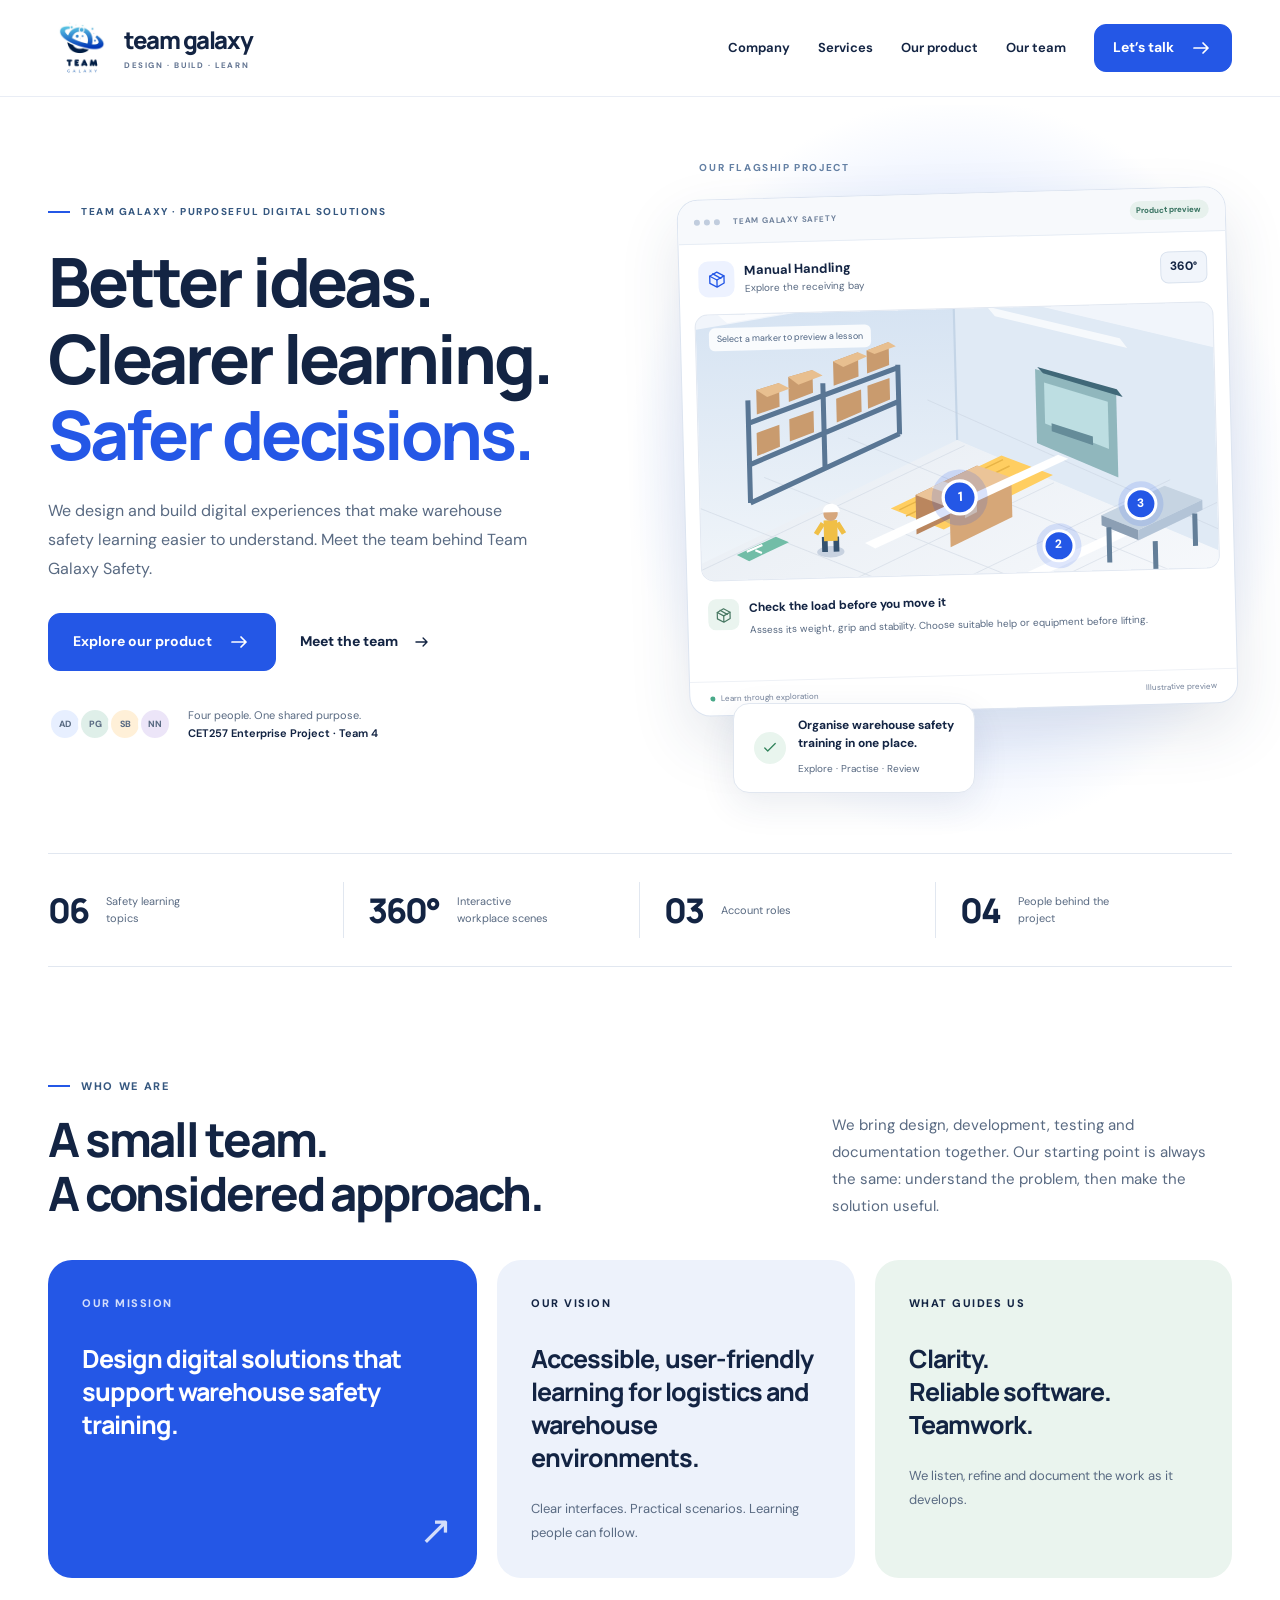
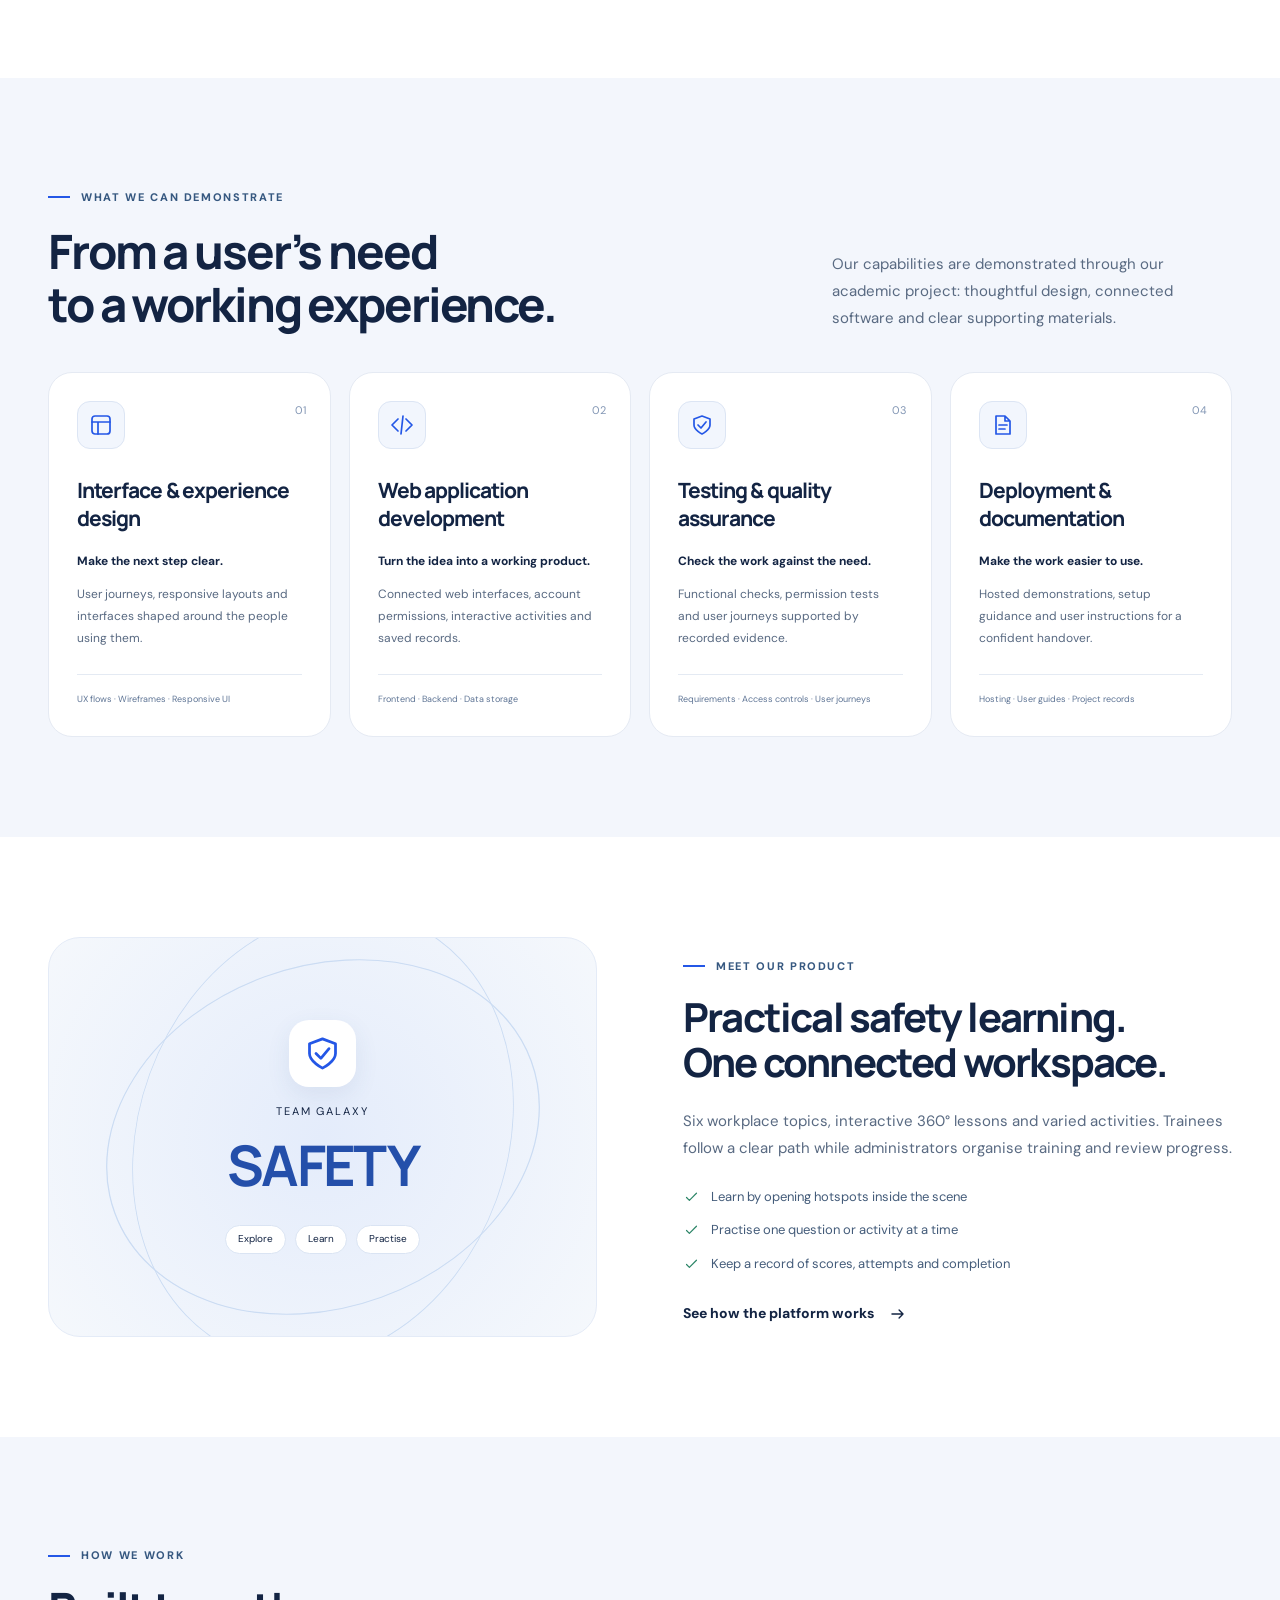
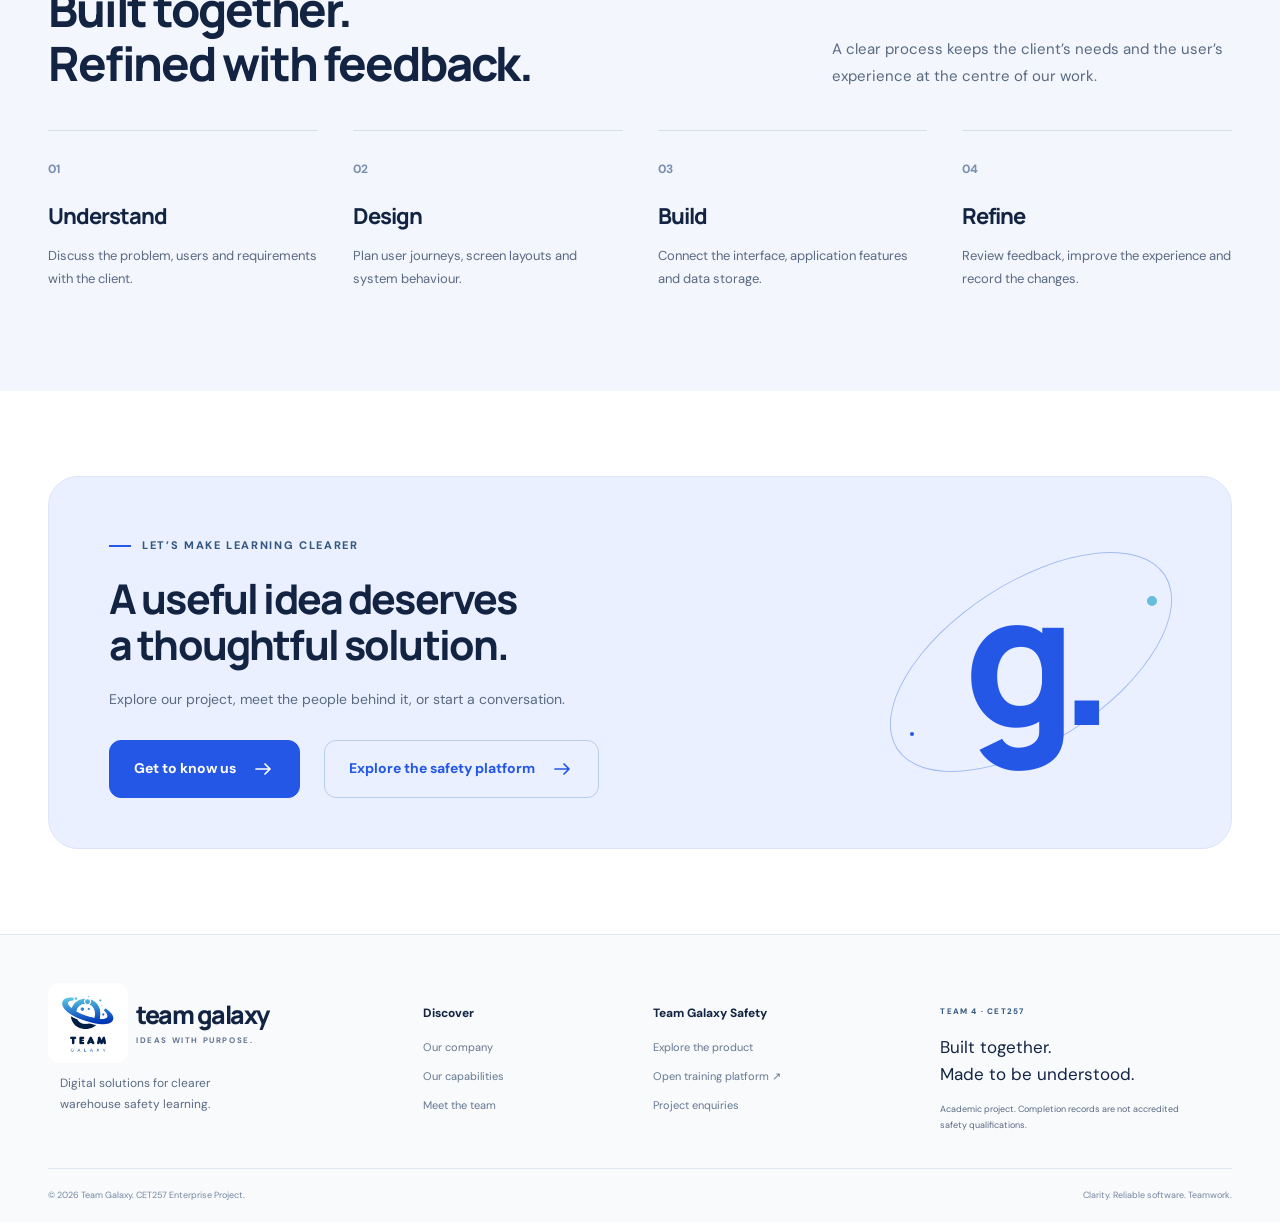
==== site/index.html @ 522be03e "Build independent Team Galaxy promotional website for B2" ====
<!doctype html>
<html lang="en"><head><meta charset="utf-8"><meta name="viewport" content="width=device-width,initial-scale=1"><meta name="theme-color" content="#2457e6"><title>Digital solutions for clearer safety learning | Team Galaxy</title><meta name="description" content="Meet Team Galaxy: four students combining design, development, testing and documentation to build practical warehouse safety learning."><meta property="og:title" content="Digital solutions for clearer safety learning | Team Galaxy"><meta property="og:description" content="Meet Team Galaxy: four students combining design, development, testing and documentation to build practical warehouse safety learning."><meta property="og:type" content="website"><link rel="icon" href="assets/favicon.svg" type="image/svg+xml"><link rel="stylesheet" href="assets/styles.css"><script src="assets/site.js" defer></script></head><body><a class="skip-link" href="#main">Skip to content</a><header class="site-header"><div class="nav-shell"><a class="brand" href="index.html" aria-label="Team Galaxy home"><img src="assets/team-galaxy-logo.jpg" alt="" width="68" height="68"><span>team galaxy<span class="brand-caption">DESIGN · BUILD · LEARN</span></span></a><button class="menu-toggle" type="button" aria-label="Open navigation" aria-controls="site-navigation" aria-expanded="false"><span></span><span></span><span></span></button><nav id="site-navigation" aria-label="Main navigation"><a href="index.html#company">Company</a><a href="index.html#services">Services</a><a href="product.html">Our product</a><a href="team.html">Our team</a><a class="button button-small" href="contact.html">Let’s talk<svg viewBox="0 0 24 24" fill="none" stroke="currentColor" stroke-width="1.7" stroke-linecap="round" stroke-linejoin="round" aria-hidden="true"><path d="M5 12h14m-5-5 5 5-5 5"/></svg></a></nav></div></header><main id="main"><section class="hero container"><div class="hero-copy"><span class="eyebrow"><span class="label-line"></span>TEAM GALAXY · PURPOSEFUL DIGITAL SOLUTIONS</span><h1>Better ideas.<br>Clearer learning.<br><span>Safer decisions.</span></h1><p>We design and build digital experiences that make warehouse safety learning easier to understand. Meet the team behind Team Galaxy Safety.</p><div class="actions"><a class="button" href="product.html">Explore our product<svg viewBox="0 0 24 24" fill="none" stroke="currentColor" stroke-width="1.7" stroke-linecap="round" stroke-linejoin="round" aria-hidden="true"><path d="M5 12h14m-5-5 5 5-5 5"/></svg></a><a class="text-link" href="team.html">Meet the team<svg viewBox="0 0 24 24" fill="none" stroke="currentColor" stroke-width="1.7" stroke-linecap="round" stroke-linejoin="round" aria-hidden="true"><path d="M5 12h14m-5-5 5 5-5 5"/></svg></a></div><div class="hero-footnote"><span class="mini-avatars"><i>AD</i><i>PG</i><i>SB</i><i>NN</i></span><span>Four people. One shared purpose.<br><strong>CET257 Enterprise Project · Team 4</strong></span></div></div><div class="hero-visual"><span class="visual-tag">OUR FLAGSHIP PROJECT</span><div class="product-window"><div class="window-bar"><span class="window-dots"><i></i><i></i><i></i></span><span>TEAM GALAXY SAFETY</span><span class="preview-badge">Product preview</span></div><div class="preview-toolbar"><span class="preview-icon"><svg viewBox="0 0 24 24" fill="none" stroke="currentColor" stroke-width="1.7" stroke-linecap="round" stroke-linejoin="round" aria-hidden="true"><path d="m12 3 9 5-9 5-9-5 9-5Z"/><path d="M3 8v9l9 5 9-5V8M12 13v9m-5-17 10 6"/></svg></span><div><strong>Manual Handling</strong><span>Explore the receiving bay</span></div><span class="degree-pill">360°</span></div><div class="warehouse-preview"><img src="assets/warehouse.svg" alt="Illustrated warehouse receiving bay with a delivery crate, marked route and packing bench"><button class="hotspot hotspot-load" data-hotspot="load" aria-label="Preview lesson: check the load" aria-pressed="true">1</button><button class="hotspot hotspot-route" data-hotspot="route" aria-label="Preview lesson: clear the route" aria-pressed="false">2</button><button class="hotspot hotspot-bench" data-hotspot="bench" aria-label="Preview lesson: move with control" aria-pressed="false">3</button><span class="scene-hint">Select a marker to preview a lesson</span></div><div class="preview-lesson" aria-live="polite"><span class="lesson-icon"><svg viewBox="0 0 24 24" fill="none" stroke="currentColor" stroke-width="1.7" stroke-linecap="round" stroke-linejoin="round" aria-hidden="true"><path d="m12 3 9 5-9 5-9-5 9-5Z"/><path d="M3 8v9l9 5 9-5V8M12 13v9m-5-17 10 6"/></svg></span><div><strong id="preview-title">Check the load before you move it</strong><p id="preview-description">Assess its weight, grip and stability. Choose suitable help or equipment before lifting.</p></div></div><div class="preview-footer"><span><i></i>Learn through exploration</span><span>Illustrative preview</span></div></div><div class="floating-note"><svg viewBox="0 0 24 24" fill="none" stroke="currentColor" stroke-width="1.7" stroke-linecap="round" stroke-linejoin="round" aria-hidden="true"><path d="m5 12 4 4L19 6"/></svg><div><strong>Organise warehouse safety<br>training in one place.</strong><span>Explore · Practise · Review</span></div></div></div></section>
<section class="fact-strip container" aria-label="Project facts"><div><strong>06</strong><span>Safety learning topics</span></div><div><strong>360°</strong><span>Interactive workplace scenes</span></div><div><strong>03</strong><span>Account roles</span></div><div><strong>04</strong><span>People behind the project</span></div></section>
<section id="company" class="section container"><div class="section-heading"><div><span class="eyebrow"><span class="label-line"></span>WHO WE ARE</span><h2>A small team.<br>A considered approach.</h2></div><p>We bring design, development, testing and documentation together. Our starting point is always the same: understand the problem, then make the solution useful.</p></div><div class="company-grid"><article class="mission-card"><span class="small-label">OUR MISSION</span><h3>Design digital solutions that support warehouse safety training.</h3><span class="mission-arrow" aria-hidden="true">↗</span></article><article class="vision-card"><span class="small-label">OUR VISION</span><h3>Accessible, user-friendly learning for logistics and warehouse environments.</h3><p>Clear interfaces. Practical scenarios. Learning people can follow.</p></article><article class="values-card"><span class="small-label">WHAT GUIDES US</span><h3>Clarity.<br>Reliable software.<br>Teamwork.</h3><p>We listen, refine and document the work as it develops.</p></article></div></section>
<section id="services" class="section section-tinted"><div class="container"><div class="section-heading"><div><span class="eyebrow"><span class="label-line"></span>WHAT WE CAN DEMONSTRATE</span><h2>From a user’s need<br>to a working experience.</h2></div><p>Our capabilities are demonstrated through our academic project: thoughtful design, connected software and clear supporting materials.</p></div><div class="services-grid"><article class="service-card"><span class="service-number">01</span><div class="icon-tile"><svg viewBox="0 0 24 24" fill="none" stroke="currentColor" stroke-width="1.7" stroke-linecap="round" stroke-linejoin="round" aria-hidden="true"><rect x="3" y="3" width="18" height="18" rx="3"/><path d="M3 9h18M9 9v12"/></svg></div><h3>Interface & experience design</h3><strong>Make the next step clear.</strong><p>User journeys, responsive layouts and interfaces shaped around the people using them.</p><span class="card-tags">UX flows · Wireframes · Responsive UI</span></article><article class="service-card"><span class="service-number">02</span><div class="icon-tile"><svg viewBox="0 0 24 24" fill="none" stroke="currentColor" stroke-width="1.7" stroke-linecap="round" stroke-linejoin="round" aria-hidden="true"><path d="m8 6-6 6 6 6m8-12 6 6-6 6m-3-15-2 18"/></svg></div><h3>Web application development</h3><strong>Turn the idea into a working product.</strong><p>Connected web interfaces, account permissions, interactive activities and saved records.</p><span class="card-tags">Frontend · Backend · Data storage</span></article><article class="service-card"><span class="service-number">03</span><div class="icon-tile"><svg viewBox="0 0 24 24" fill="none" stroke="currentColor" stroke-width="1.7" stroke-linecap="round" stroke-linejoin="round" aria-hidden="true"><path d="m12 3 8 3v6c0 5-8 9-8 9s-8-4-8-9V6l8-3Z"/><path d="m8 12 3 3 5-6"/></svg></div><h3>Testing & quality assurance</h3><strong>Check the work against the need.</strong><p>Functional checks, permission tests and user journeys supported by recorded evidence.</p><span class="card-tags">Requirements · Access controls · User journeys</span></article><article class="service-card"><span class="service-number">04</span><div class="icon-tile"><svg viewBox="0 0 24 24" fill="none" stroke="currentColor" stroke-width="1.7" stroke-linecap="round" stroke-linejoin="round" aria-hidden="true"><path d="M14 3H5v18h14V8l-5-5Zm0 0v5h5M8 12h8M8 16h6"/></svg></div><h3>Deployment & documentation</h3><strong>Make the work easier to use.</strong><p>Hosted demonstrations, setup guidance and user instructions for a confident handover.</p><span class="card-tags">Hosting · User guides · Project records</span></article></div></div></section>
<section class="section container"><div class="product-feature"><div class="feature-emblem"><svg viewBox="0 0 24 24" fill="none" stroke="currentColor" stroke-width="1.7" stroke-linecap="round" stroke-linejoin="round" aria-hidden="true"><path d="m12 3 8 3v6c0 5-8 9-8 9s-8-4-8-9V6l8-3Z"/><path d="m8 12 3 3 5-6"/></svg><span>TEAM GALAXY<br><strong>SAFETY</strong></span><div class="emblem-tags"><span>Explore</span><span>Learn</span><span>Practise</span></div></div><div class="feature-copy"><span class="eyebrow"><span class="label-line"></span>MEET OUR PRODUCT</span><h2>Practical safety learning.<br>One connected workspace.</h2><p>Six workplace topics, interactive 360° lessons and varied activities. Trainees follow a clear path while administrators organise training and review progress.</p><ul class="check-list"><li><svg viewBox="0 0 24 24" fill="none" stroke="currentColor" stroke-width="1.7" stroke-linecap="round" stroke-linejoin="round" aria-hidden="true"><path d="m5 12 4 4L19 6"/></svg>Learn by opening hotspots inside the scene</li><li><svg viewBox="0 0 24 24" fill="none" stroke="currentColor" stroke-width="1.7" stroke-linecap="round" stroke-linejoin="round" aria-hidden="true"><path d="m5 12 4 4L19 6"/></svg>Practise one question or activity at a time</li><li><svg viewBox="0 0 24 24" fill="none" stroke="currentColor" stroke-width="1.7" stroke-linecap="round" stroke-linejoin="round" aria-hidden="true"><path d="m5 12 4 4L19 6"/></svg>Keep a record of scores, attempts and completion</li></ul><a class="text-link" href="product.html">See how the platform works<svg viewBox="0 0 24 24" fill="none" stroke="currentColor" stroke-width="1.7" stroke-linecap="round" stroke-linejoin="round" aria-hidden="true"><path d="M5 12h14m-5-5 5 5-5 5"/></svg></a></div></div></section>
<section class="section section-tinted"><div class="container"><div class="section-heading"><div><span class="eyebrow"><span class="label-line"></span>HOW WE WORK</span><h2>Built together.<br>Refined with feedback.</h2></div><p>A clear process keeps the client’s needs and the user’s experience at the centre of our work.</p></div><ol class="process-grid"><li><span>01</span><h3>Understand</h3><p>Discuss the problem, users and requirements with the client.</p></li><li><span>02</span><h3>Design</h3><p>Plan user journeys, screen layouts and system behaviour.</p></li><li><span>03</span><h3>Build</h3><p>Connect the interface, application features and data storage.</p></li><li><span>04</span><h3>Refine</h3><p>Review feedback, improve the experience and record the changes.</p></li></ol></div></section><section class="cta-section container"><div class="cta-copy"><span class="eyebrow"><span class="label-line"></span>LET’S MAKE LEARNING CLEARER</span><h2>A useful idea deserves<br>a thoughtful solution.</h2><p>Explore our project, meet the people behind it, or start a conversation.</p><div class="actions"><a class="button" href="team.html">Get to know us<svg viewBox="0 0 24 24" fill="none" stroke="currentColor" stroke-width="1.7" stroke-linecap="round" stroke-linejoin="round" aria-hidden="true"><path d="M5 12h14m-5-5 5 5-5 5"/></svg></a><a class="button button-outline" href="https://galaxy-safety-sprint-one.onrender.com" target="_blank" rel="noopener noreferrer">Explore the safety platform<svg viewBox="0 0 24 24" fill="none" stroke="currentColor" stroke-width="1.7" stroke-linecap="round" stroke-linejoin="round" aria-hidden="true"><path d="M5 12h14m-5-5 5 5-5 5"/></svg></a></div></div><div class="cta-orbit" aria-hidden="true"><div class="orbit-ring"></div><span>g.</span><i></i><b></b></div></section></main><footer class="site-footer"><div class="footer-grid"><div class="footer-brand"><a class="brand" href="index.html"><img src="assets/team-galaxy-logo.jpg" alt="Team Galaxy logo" width="80" height="80"><span>team galaxy<span class="brand-caption">IDEAS WITH PURPOSE.</span></span></a><p>Digital solutions for clearer<br>warehouse safety learning.</p></div><div><h2>Discover</h2><a href="index.html#company">Our company</a><a href="index.html#services">Our capabilities</a><a href="team.html">Meet the team</a></div><div><h2>Team Galaxy Safety</h2><a href="product.html">Explore the product</a><a href="https://galaxy-safety-sprint-one.onrender.com" target="_blank" rel="noopener noreferrer">Open training platform ↗</a><a href="contact.html">Project enquiries</a></div><div class="footer-note"><span class="eyebrow">TEAM 4 · CET257</span><p>Built together.<br>Made to be understood.</p><small>Academic project. Completion records are not accredited safety qualifications.</small></div></div><div class="footer-bottom"><span>© 2026 Team Galaxy. CET257 Enterprise Project.</span><span>Clarity. Reliable software. Teamwork.</span></div></footer><div class="toast" role="status" aria-live="polite"></div></body></html>
---- site/assets/styles.css ----
@font-face{font-family:Manrope;src:url('fonts/manrope.woff2') format('woff2');font-weight:200 800;font-display:swap}@font-face{font-family:DM Sans;src:url('fonts/dm-sans.woff2') format('woff2');font-weight:100 1000;font-display:swap}
:root{--ink:#132443;--muted:#596a82;--blue:#2457e6;--pale:#f3f6fc;--line:#e1e7f0;--mint:#e3f3ee;--radius:24px;--max:1280px}*{box-sizing:border-box}html{scroll-behavior:smooth;scroll-padding-top:108px}body{margin:0;color:var(--ink);background:#fff;font-family:'DM Sans',sans-serif;font-size:17px;line-height:1.65}h1,h2,h3,p{margin:0}h1,h2,h3{font-family:Manrope,sans-serif;font-weight:750;line-height:1.13;letter-spacing:-.045em}h1{font-size:clamp(42px,5.6vw,80px)}h2{font-size:clamp(32px,3.7vw,49px)}h3{font-size:25px}p{color:var(--muted)}a{color:inherit;text-decoration:none}button,input,textarea{font:inherit}button,a{-webkit-tap-highlight-color:transparent}button{cursor:pointer}svg{width:24px;height:24px;flex-shrink:0}img{display:block;max-width:100%}button:focus-visible,a:focus-visible,summary:focus-visible{outline:3px solid #1b54db;outline-offset:5px}::selection{background:#dce6ff}a:hover{color:var(--blue)}.container{width:min(var(--max),calc(100% - 96px));margin-inline:auto}.section{padding-block:100px}.section-tinted{background:var(--pale)}.eyebrow{display:inline-flex;align-items:center;gap:11px;font-size:11px;font-weight:800;letter-spacing:.15em;line-height:1.7;color:#365880}.label-line{width:22px;height:2px;background:var(--blue)}.small-label{display:block;font-size:11px;font-weight:800;letter-spacing:.14em}.actions{display:flex;align-items:center;gap:24px;flex-wrap:wrap;margin-top:29px}.button{display:inline-flex;justify-content:center;align-items:center;gap:15px;background:var(--blue);color:white;border:1px solid var(--blue);font-size:14px;font-weight:700;padding:16px 24px;border-radius:12px;transition:background .2s,transform .2s;min-height:52px}.button:hover{color:#fff;background:#1846c4;transform:translateY(-2px)}.button-small{padding:11px 18px;min-height:44px}.button-outline{color:var(--blue);background:transparent;border-color:#b9ccef}.button-outline:hover{color:var(--blue);background:#e9efff}.text-link{display:inline-flex;align-items:center;gap:14px;font-weight:750;font-size:14px}.text-link svg{width:19px}.skip-link{position:fixed;top:-80px;left:20px;padding:12px 20px;background:var(--ink);color:white;z-index:100}.skip-link:focus{top:12px}.site-header{position:sticky;top:0;background:#fffffff2;backdrop-filter:blur(16px);border-bottom:1px solid #e9edf5;z-index:20}.nav-shell{width:min(var(--max),calc(100% - 96px));margin:auto;height:96px;display:flex;align-items:center;justify-content:space-between;gap:25px}.brand{display:flex;align-items:center;gap:8px;flex-shrink:0}.brand>span{font-family:Manrope,sans-serif;font-size:24px;letter-spacing:-.06em;font-weight:800;line-height:1.2}.brand img{object-fit:contain;border-radius:12px}.brand-caption{display:block;font-family:'DM Sans',sans-serif;font-size:8px;font-weight:750;letter-spacing:.2em;padding-top:6px;color:#637592}nav{display:flex;align-items:center;gap:28px}nav>a{font-size:13px;font-weight:650;white-space:nowrap}nav>a[aria-current=page]{color:var(--blue)}.menu-toggle{display:none;background:none;border:1px solid var(--line);padding:12px;border-radius:10px;min-height:44px}.menu-toggle span{display:block;background:var(--ink);height:2px;width:20px;margin:4px 0}.hero{display:grid;grid-template-columns:1.04fr 1fr;gap:65px;align-items:center;padding-top:76px;padding-bottom:82px}.hero h1{margin-top:22px;font-size:clamp(46px,5.2vw,74px)}h1>span{color:var(--blue)}.hero-copy>p{max-width:500px;font-size:17px;line-height:1.8;margin-top:24px}.hero-copy .eyebrow{font-size:10px}.hero-footnote{display:flex;gap:16px;align-items:center;margin-top:35px;color:var(--muted);font-size:11px;line-height:1.7}.hero-footnote strong{color:var(--ink);font-weight:650}.mini-avatars{display:flex;padding-left:4px}.mini-avatars i{display:grid;place-items:center;width:34px;height:34px;border:3px solid #fff;border-radius:50%;background:#e7efff;font-weight:800;font-size:9px;font-style:normal;margin-left:-4px}.mini-avatars i:nth-child(2){background:#dfefe9}.mini-avatars i:nth-child(3){background:#fff0d8}.mini-avatars i:nth-child(4){background:#ece5f8}.hero-visual{position:relative;padding:32px 0 28px}.hero-visual:before{content:'';position:absolute;background:radial-gradient(ellipse,#dce8ff 0%,#eff4ff 55%,transparent 72%);inset:-30px -50px;z-index:-1}.visual-tag{display:inline-block;margin:0 0 16px 16px;font-size:10px;letter-spacing:.16em;color:#6480a4;font-weight:750}.product-window{border:1px solid #dce4f0;border-radius:21px;overflow:hidden;box-shadow:0 25px 60px #243d6720;background:white;transform:rotate(-1.5deg)}.window-bar{background:#f7f9fc;padding:12px 16px;display:flex;align-items:center;gap:13px;border-bottom:1px solid #e7edf5;font-size:8px;letter-spacing:.1em;color:#70829c;font-weight:750}.window-dots{display:flex;gap:4px}.window-dots i{width:6px;height:6px;background:#c1cdde;border-radius:50%}.preview-badge{margin-left:auto;letter-spacing:0;background:#e7f1ed;color:#387361;border-radius:20px;padding:3px 7px;font-size:8px}.preview-toolbar{display:flex;align-items:center;gap:10px;padding:17px 19px}.preview-icon{display:grid;place-items:center;background:#edf2ff;color:var(--blue);width:36px;height:36px;border-radius:10px}.preview-icon svg{width:19px}.preview-toolbar strong{display:block;font-size:13px;line-height:1.5}.preview-toolbar>div>span{display:block;font-size:10px;color:var(--muted)}.degree-pill{margin-left:auto;background:#f1f5fb;border:1px solid #d9e2ee;padding:5px 9px;border-radius:8px;font-size:12px;font-weight:750}.warehouse-preview{position:relative;background:#eef3fa;margin:0 14px;border:1px solid #e2e8f1;border-radius:13px;overflow:hidden}.warehouse-preview>img{width:100%;aspect-ratio:1.6;object-fit:cover}.hotspot{position:absolute;border:3px solid white;background:var(--blue);color:white;width:33px;height:33px;display:grid;place-items:center;border-radius:50%;font-weight:800;font-size:12px;box-shadow:0 0 0 6px #2457e626;transition:box-shadow .2s,transform .2s}.hotspot:hover,.hotspot[aria-pressed=true]{box-shadow:0 0 0 9px #2457e62c;transform:scale(1.1)}.hotspot-load{left:47%;top:65%}.hotspot-route{left:66%;top:84%}.hotspot-bench{left:82%;top:69%}.scene-hint{position:absolute;top:13px;left:13px;font-size:9px;background:#ffffffd9;padding:4px 8px;border-radius:6px;color:#4e6482}.preview-lesson{display:flex;align-items:flex-start;gap:10px;padding:18px 20px;min-height:100px}.lesson-icon{display:grid;place-items:center;border-radius:8px;color:#487863;background:#eaf4ef;width:31px;height:31px;flex-shrink:0}.lesson-icon svg{width:17px}.preview-lesson strong{font-size:12px;line-height:1.5;display:block}.preview-lesson p{font-size:10px;line-height:1.7;margin-top:5px}.preview-footer{display:flex;align-items:center;justify-content:space-between;gap:10px;padding:10px 20px;border-top:1px solid #eef1f6;font-size:8px;color:#738199}.preview-footer>span:first-child{display:flex;align-items:center;gap:6px}.preview-footer i{width:5px;height:5px;border-radius:50%;background:#49a989}.floating-note{position:relative;margin:-7px -20px 0 50px;width:fit-content;display:flex;align-items:center;gap:12px;background:#fff;padding:17px 24px;border-radius:16px;border:1px solid var(--line);box-shadow:0 12px 36px #243c6417}.floating-note>svg{width:32px;height:32px;background:#e9f5ee;padding:7px;border-radius:50%;color:#32835c}.floating-note strong{display:block;font-size:12px;line-height:1.5}.floating-note div>span{font-size:10px;color:var(--muted)}.fact-strip{display:grid;grid-template-columns:repeat(4,1fr);padding:28px 0;border-top:1px solid var(--line);border-bottom:1px solid var(--line)}.fact-strip>div{padding:0 24px;border-right:1px solid var(--line);display:flex;align-items:center;gap:18px}.fact-strip>div:first-child{padding-left:0}.fact-strip>div:last-child{border:0}.fact-strip strong{font-family:Manrope,sans-serif;font-size:34px;font-weight:800;letter-spacing:-.06em}.fact-strip span{font-size:11px;max-width:100px;line-height:1.5;color:var(--muted)}.section-heading{display:flex;justify-content:space-between;align-items:flex-end;gap:60px;margin-bottom:40px}.section-heading h2{margin-top:18px}.section-heading>p{width:400px;max-width:43%;font-size:15px;line-height:1.8}.company-grid{display:grid;grid-template-columns:1.2fr 1fr 1fr;gap:20px}.company-grid article{padding:34px;border-radius:var(--radius);min-height:290px;position:relative}.company-grid h3{font-size:25px;line-height:1.32;margin-top:30px;letter-spacing:-.04em}.company-grid p{font-size:13px;line-height:1.8;margin-top:23px}.mission-card{background:var(--blue);color:white}.mission-card .small-label{color:#d3defb}.mission-arrow{position:absolute;right:24px;bottom:15px;font-size:40px;opacity:.8}.vision-card{background:#edf2fb}.values-card{background:#eaf4ee}.services-grid{display:grid;grid-template-columns:repeat(4,1fr);gap:18px}.service-card{padding:28px;background:#fff;border:1px solid #e5eaf3;border-radius:var(--radius);position:relative;display:flex;flex-direction:column}.icon-tile{display:grid;place-items:center;width:48px;height:48px;border:1px solid #dce5f4;background:#f2f6fd;border-radius:13px;color:var(--blue)}.service-number{position:absolute;right:24px;top:28px;color:#8296b4;font-size:11px}.service-card h3{font-size:21px;line-height:1.35;margin-top:27px}.service-card>strong{font-size:12px;line-height:1.8;margin-top:19px}.service-card p{font-size:12px;line-height:1.85;margin-top:10px;margin-bottom:25px}.card-tags{font-size:9px;color:#607696;border-top:1px solid #e4eaf3;padding-top:17px;margin-top:auto;line-height:1.7}.product-feature{display:grid;grid-template-columns:1fr 1fr;gap:86px;align-items:center}.feature-emblem{position:relative;display:flex;flex-direction:column;align-items:center;justify-content:center;min-height:400px;background:radial-gradient(circle,#e4ecfb,#f5f8fc);border:1px solid #e4ebf7;border-radius:32px;overflow:hidden}.feature-emblem:before,.feature-emblem:after{content:'';border:1px solid #cbdcf3;width:340px;height:340px;position:absolute;border-radius:50%;transform:rotate(-20deg) scaleX(1.3)}.feature-emblem:after{width:460px;height:460px;transform:rotate(20deg) scaleX(.8)}.feature-emblem>svg{position:relative;color:var(--blue);width:67px;height:67px;padding:14px;border-radius:20px;background:white;box-shadow:0 8px 25px #37558417;z-index:1}.feature-emblem>span{position:relative;text-align:center;z-index:1;letter-spacing:.18em;font-size:11px;line-height:1.6;margin-top:16px}.feature-emblem strong{font-size:56px;letter-spacing:-.045em;font-family:Manrope,sans-serif;color:#244faa}.emblem-tags{display:flex;gap:9px;margin-top:15px;z-index:1;position:relative}.emblem-tags span{background:#fff;border:1px solid #dae4f3;border-radius:22px;padding:5px 12px;font-size:10px}.feature-copy h2{margin-top:18px;font-size:40px}.feature-copy>p{font-size:15px;line-height:1.8;margin-top:24px}.check-list{padding:0;list-style:none;display:grid;gap:12px;margin:24px 0}.check-list li{display:flex;align-items:flex-start;gap:11px;font-size:13px;color:#445c7a}.check-list svg{width:17px;height:17px;margin-top:3px;color:#2c8567}.process-grid{display:grid;grid-template-columns:repeat(4,1fr);gap:35px;list-style:none;padding:0;margin:0}.process-grid li{position:relative;border-top:1px solid #d4deec;padding-top:22px}.process-grid li>span{color:#788eae;font-size:12px;font-weight:750}.process-grid h3{font-size:22px;margin-top:23px}.process-grid p{font-size:13px;line-height:1.8;margin-top:15px}.cta-section{margin-block:85px;background:#eaf0ff;border:1px solid #dce5fc;border-radius:30px;padding:50px 60px;display:flex;justify-content:space-between;gap:35px;position:relative;overflow:hidden}.cta-copy{position:relative;z-index:1}.cta-copy h2{margin-top:20px;font-size:41px}.cta-copy>p{margin-top:20px;font-size:14px}.cta-orbit{width:280px;position:relative;flex-shrink:0;display:grid;place-items:center}.cta-orbit>span{font-family:Manrope,sans-serif;font-weight:800;font-size:180px;line-height:1;color:var(--blue);letter-spacing:-.1em;transform:translateY(-6px)}.orbit-ring{width:320px;height:160px;border:1px solid #a4bdf1;border-radius:50%;position:absolute;transform:rotate(-33deg)}.cta-orbit i,.cta-orbit b{position:absolute;width:18px;height:18px;background:#67bddb;border:4px solid #eaf0ff;border-radius:50%;right:10px;top:65px}.cta-orbit b{width:12px;height:12px;top:auto;bottom:58px;left:15px;background:var(--blue)}.site-footer{padding:48px 0 0;background:#f8fafc;border-top:1px solid var(--line)}.footer-grid,.footer-bottom{width:min(var(--max),calc(100% - 96px));margin:auto}.footer-grid{display:grid;grid-template-columns:1.15fr .65fr .85fr 1fr;gap:40px;padding-bottom:35px}.footer-brand .brand>span{font-size:25px}.footer-brand>p{font-size:12px;line-height:1.8;margin:10px 0 0 12px}.footer-grid h2{font:750 12px 'DM Sans',sans-serif;letter-spacing:0;margin-top:22px;margin-bottom:17px}.footer-grid>div>a:not(.brand){display:block;font-size:11px;color:#657791;margin-bottom:11px}.footer-note .eyebrow{font-size:8px;margin-top:22px}.footer-note p{font-size:17px;line-height:1.6;color:var(--ink);margin-top:12px}.footer-note small{display:block;font-size:9px;line-height:1.7;color:var(--muted);margin-top:14px;max-width:250px}.footer-bottom{border-top:1px solid var(--line);display:flex;justify-content:space-between;gap:15px;padding-block:19px;font-size:9px;color:#7586a0}.page-hero{display:grid;grid-template-columns:1fr 1fr;gap:75px;align-items:center;padding-top:72px;padding-bottom:80px}.page-hero h1{margin-top:22px;font-size:clamp(46px,5.4vw,74px)}.page-hero>div>p{font-size:16px;line-height:1.85;max-width:510px;margin-top:23px}.page-hero p.micro-note{font-size:11px;margin-top:19px}.product-hero-visual .product-window{transform:rotate(1.4deg)}.journey-grid{display:grid;grid-template-columns:repeat(4,1fr);gap:25px;list-style:none;margin:0;padding:0}.journey-grid li>span{display:grid;place-items:center;background:white;border:1px solid #dce5f2;color:var(--blue);width:48px;height:48px;border-radius:14px}.journey-grid h3{font-size:20px;line-height:1.35;margin-top:25px}.journey-grid p{font-size:13px;line-height:1.85;margin-top:16px}.topics-grid{display:grid;grid-template-columns:repeat(3,1fr);gap:22px}.topic-card{padding:32px;border:1px solid var(--line);border-radius:var(--radius);position:relative;display:flex;flex-direction:column;align-items:flex-start}.topic-index{position:absolute;top:38px;right:28px;color:#8da0ba;font-size:12px}.topic-card h3{font-size:25px;margin-top:28px}.topic-card>strong{font-size:13px;font-weight:650;margin-top:16px}.topic-card p{font-size:13px;line-height:1.8;margin-top:12px;margin-bottom:25px}.topic-format{font-size:10px;line-height:1.6;padding:5px 11px;background:#edf2fc;border-radius:20px;color:#50709d;margin-top:auto}.topic-1 .icon-tile,.topic-4 .icon-tile{color:#86773c;background:#fcf8eb;border-color:#f0e7ce}.topic-2 .icon-tile,.topic-3 .icon-tile{color:#3e816b;background:#edf5ef;border-color:#dcebe1}.topic-5 .icon-tile{color:#8469ae;background:#f5f0fc;border-color:#e7ddf1}.roles-grid{display:grid;grid-template-columns:repeat(3,1fr);gap:24px}.roles-grid article{background:white;border:1px solid var(--line);border-radius:20px;padding:32px}.role-chip{font-size:9px;letter-spacing:.1em;font-weight:800;color:var(--blue);background:#eaf0ff;padding:5px 9px;border-radius:7px}.roles-grid h3{font-size:24px;line-height:1.3;margin-top:24px}.roles-grid p{font-size:13px;line-height:1.8;margin-top:18px}.faq-section{display:grid;grid-template-columns:1fr 1.5fr;gap:85px}.faq-section h2{margin-top:20px}.faq-list details{border-bottom:1px solid var(--line);padding:23px 0}.faq-list details:first-child{padding-top:5px}.faq-list summary{list-style:none;display:flex;align-items:center;justify-content:space-between;gap:15px;font-size:15px;font-weight:750;cursor:pointer}.faq-list summary::-webkit-details-marker{display:none}.faq-list summary svg{width:17px;height:17px;color:#6f89af;transition:transform .2s}.faq-list details[open] summary svg{transform:rotate(45deg)}.faq-list p{font-size:13px;line-height:1.85;margin-top:18px;padding-right:30px}.team-hero{grid-template-columns:1.8fr 1fr}.team-statement{padding:40px 0 30px 65px;border-left:1px solid var(--line)}.big-four{display:block;font-family:Manrope,sans-serif;font-size:110px;color:var(--blue);font-weight:800;line-height:.9;letter-spacing:-.06em}.big-four>span{display:block;font:750 11px 'DM Sans',sans-serif;letter-spacing:.2em;margin:24px 0 0 7px}.team-hero .team-statement>p{margin-top:20px;font-size:14px;line-height:1.8}.team-section{padding-bottom:85px}.members-grid{display:grid;grid-template-columns:repeat(4,1fr);gap:22px}.member-card{border:1px solid var(--line);border-radius:22px;overflow:hidden;background:white}.member-portrait{height:220px;background:#e9f0ff;display:grid;place-items:center;position:relative;overflow:hidden}.member-portrait>span{font-family:Manrope,sans-serif;font-size:63px;letter-spacing:-.07em;color:#4468b4;font-weight:700;z-index:1;background:#f9fbff;border:1px solid #cfddf4;width:120px;height:120px;border-radius:50%;display:grid;place-items:center;box-shadow:0 10px 25px #415e9020}.member-portrait>i{position:absolute;width:310px;height:130px;border-radius:50%;border:1px solid #afc3e8;transform:rotate(-35deg)}.member-number{position:absolute;bottom:18px;left:23px;font-size:8px;font-weight:700;letter-spacing:.14em;color:#637da4}.member-1 .member-portrait{background:#e6f1ec}.member-1 .member-portrait>span{color:#4d8a76;border-color:#c5dfd2;background:#f5fbf8}.member-1 .member-portrait>i{border-color:#b7d5c7}.member-2 .member-portrait{background:#fbf0db}.member-2 .member-portrait>span{color:#aa8745;background:#fffbf2;border-color:#ead9b8}.member-2 .member-portrait>i{border-color:#e0cda6}.member-3 .member-portrait{background:#efe8f9}.member-3 .member-portrait>span{color:#8970b5;background:#faf6ff;border-color:#dbceee}.member-3 .member-portrait>i{border-color:#ccbbe5}.member-body{padding:25px 23px 28px}.member-role{font-size:10px;font-weight:750;color:var(--blue);line-height:1.6;display:block}.member-body h2{font-size:23px;line-height:1.35;margin-top:11px}.member-body p{font-size:12px;line-height:1.8;margin-top:15px;min-height:87px}.member-skills{display:block;padding-top:20px;border-top:1px solid var(--line);font-size:9px;line-height:1.7;color:#6a7f9d;margin-top:18px}.team-values{display:grid;grid-template-columns:repeat(3,1fr);gap:50px}.team-values article{border-top:1px solid #d5dfec;padding-top:20px}.team-values article>span{font-size:11px;font-weight:750;color:#7a91b2}.team-values h3{font-size:25px;line-height:1.3;margin-top:22px}.team-values p{font-size:14px;line-height:1.8;margin-top:16px}.contact-hero{grid-template-columns:1.6fr 1fr}.contact-art{background:radial-gradient(circle,#e5edfc,#f4f7fc);border:1px solid var(--line);border-radius:30px;min-height:285px;display:flex;flex-direction:column;align-items:center;justify-content:center;gap:25px}.contact-art svg{width:64px;height:64px;color:var(--blue)}.contact-art span{font-size:13px;font-weight:750;letter-spacing:.13em;text-align:center;line-height:1.9;color:#5b79a8}.contact-options{display:grid;grid-template-columns:1fr 1fr;gap:25px}.contact-card{padding:40px;border:1px solid var(--line);border-radius:var(--radius);background:#fafcff;display:flex;flex-direction:column;align-items:flex-start}.contact-card>.small-label{margin-top:24px;font-size:9px;color:#6c84a6}.contact-card h2{font-size:31px;line-height:1.3;margin-top:16px}.contact-card p{font-size:15px;line-height:1.85;margin-top:20px;margin-bottom:25px}.contact-card .button{margin-top:auto}.contact-card small{font-size:10px;line-height:1.8;color:#69809e;margin-top:20px}.conversation-note{display:grid;grid-template-columns:1fr 1fr;gap:65px;padding:40px;background:#edf3fc;border-radius:24px;align-items:center}.conversation-note h2{font-size:34px;margin-top:20px}.conversation-note .check-list{margin:0;gap:20px}.toast{position:fixed;bottom:24px;left:50%;transform:translate(-50%,20px);opacity:0;pointer-events:none;padding:12px 22px;background:#1c3358;color:white;border-radius:12px;font-size:13px;transition:.2s;z-index:50}.toast.visible{transform:translate(-50%,0);opacity:1}
@media(min-width:1600px){.hero{padding-top:110px;padding-bottom:105px}.hero h1{font-size:78px}.hero-visual{padding-left:10px}.hero-copy>p{font-size:18px}.fact-strip span{font-size:12px}}
@media(max-width:1100px){.container,.nav-shell,.footer-grid,.footer-bottom{width:calc(100% - 64px)}nav{gap:20px}.hero,.page-hero{gap:38px}.hero h1,.page-hero h1{font-size:clamp(42px,5.8vw,65px)}.hero{padding-top:55px;padding-bottom:65px}.hero-copy>p{font-size:15px}.floating-note{margin-left:15px;padding:14px 20px}.fact-strip>div{padding-inline:16px;gap:12px}.fact-strip strong{font-size:29px}.services-grid{grid-template-columns:repeat(2,1fr)}.service-card h3{font-size:24px}.service-card p{font-size:14px}.card-tags{font-size:10px}.company-grid article{padding:26px}.company-grid h3{font-size:22px}.product-feature{gap:50px}.feature-copy h2{font-size:33px}.cta-section{padding:40px}.cta-copy h2{font-size:36px}.cta-orbit{width:215px}.orbit-ring{width:260px;height:140px}.cta-orbit>span{font-size:145px}.members-grid{grid-template-columns:repeat(2,1fr);gap:28px}.member-portrait{height:240px}.member-body p{min-height:50px;font-size:14px}.member-body h2{font-size:27px}.footer-grid{gap:25px}.faq-section{gap:45px}.team-statement{padding-left:40px}.journey-grid{grid-template-columns:repeat(2,1fr);gap:40px}.topics-grid{grid-template-columns:repeat(2,1fr)}.roles-grid article{padding:25px}.contact-card{padding:30px}}
@media(max-width:800px){.nav-shell{height:82px}.brand img{width:59px;height:59px}.brand>span{font-size:23px}.menu-toggle{display:block}nav{display:none;position:absolute;top:81px;left:0;right:0;background:white;border-bottom:1px solid var(--line);padding:25px 32px;align-items:stretch;flex-direction:column;gap:0;box-shadow:0 15px 30px #15325210}nav a{padding:13px 0;font-size:15px}nav .button{margin-top:12px;padding:13px}.navigation-open nav{display:flex}.hero,.page-hero{grid-template-columns:1fr;gap:24px}.hero-copy>p,.page-hero>div>p{max-width:610px}.hero h1,.page-hero h1{font-size:62px}.hero-visual{max-width:590px;width:100%;margin:auto}.hero{padding-top:52px}.hero-visual:before{inset:0 -20px}.hero-footnote{margin-top:25px}.fact-strip{grid-template-columns:repeat(2,1fr);row-gap:28px}.fact-strip>div:nth-child(2){border:0}.fact-strip>div:nth-child(3){padding-left:0}.fact-strip span{max-width:none}.section{padding-block:72px}.section-heading{display:block;margin-bottom:32px}.section-heading>p{width:auto;max-width:580px;margin-top:24px}.company-grid{grid-template-columns:1fr 1fr}.mission-card{grid-column:1/-1}.company-grid article{min-height:250px;padding:30px}.company-grid h3{font-size:27px}.mission-card h3{max-width:480px;margin-top:25px}.company-grid p{font-size:14px}.product-feature{grid-template-columns:1fr;gap:36px}.feature-emblem{min-height:320px}.feature-copy h2{font-size:39px}.process-grid{grid-template-columns:repeat(2,1fr);gap:35px}.cta-section{margin-block:60px}.cta-orbit{display:none}.cta-copy h2{font-size:39px}.cta-copy>p{font-size:15px}.footer-grid{grid-template-columns:1fr 1fr;gap:30px}.footer-note .eyebrow{margin-top:10px}.footer-grid>div>a:not(.brand){font-size:12px}.footer-brand>p{font-size:13px}.page-hero{padding-top:50px;padding-bottom:55px}.product-hero-visual{max-width:570px;margin:25px auto 0;width:100%}.roles-grid{grid-template-columns:1fr}.roles-grid h3{margin-top:20px}.roles-grid p{font-size:14px}.faq-section{grid-template-columns:1fr;gap:35px}.team-hero{grid-template-columns:1fr}.team-statement{display:flex;align-items:center;gap:40px;border-left:0;border-top:1px solid var(--line);padding:30px 0 0;margin-top:15px}.big-four{font-size:72px}.big-four>span{font-size:9px;margin-top:14px}.team-hero .team-statement>p{margin-top:0}.team-section{padding-bottom:65px}.team-values{gap:25px}.team-values h3{font-size:22px}.team-values p{font-size:13px}.contact-hero{grid-template-columns:1fr}.contact-art{display:none}.contact-card h2{font-size:27px}.conversation-note{grid-template-columns:1fr;gap:35px}.footer-bottom{flex-wrap:wrap}}
@media(max-width:520px){html{scroll-padding-top:90px}.container,.nav-shell,.footer-grid,.footer-bottom{width:calc(100% - 40px)}.nav-shell{height:76px}nav{top:75px;padding-inline:20px}.brand img{width:52px;height:52px}.brand>span{font-size:21px}.brand-caption{font-size:7px}.hero{padding-top:40px;padding-bottom:42px;gap:15px}.hero h1,.page-hero h1{font-size:45px;line-height:1.14}.hero-copy .eyebrow{font-size:8px;letter-spacing:.13em}.hero-copy>p,.page-hero>div>p{font-size:15px;margin-top:22px}.actions{gap:18px;margin-top:24px}.button{font-size:12px;padding:13px 17px;gap:10px;min-height:48px}.text-link{font-size:12px;gap:9px}.hero-footnote{gap:12px;font-size:9px}.mini-avatars i{width:29px;height:29px;font-size:8px}.hero-visual{padding-top:25px;padding-bottom:0}.visual-tag{font-size:8px;margin-left:8px;margin-bottom:12px}.window-bar{font-size:6px;padding:10px;gap:8px}.preview-badge{font-size:7px;padding:3px 5px}.preview-toolbar{padding:14px}.preview-toolbar strong{font-size:12px}.preview-toolbar>div>span{font-size:9px}.preview-icon{width:30px;height:30px}.warehouse-preview{margin-inline:10px}.hotspot{width:29px;height:29px;font-size:10px;border-width:2px}.scene-hint{font-size:7px;padding:3px 5px;left:9px;top:9px}.preview-lesson{padding:16px 14px;min-height:96px}.preview-lesson strong{font-size:11px}.preview-lesson p{font-size:9px}.preview-footer{padding:10px 14px;font-size:7px}.floating-note{margin:13px 0 0 auto;padding:12px 17px;border-radius:13px}.floating-note strong{font-size:11px}.floating-note div>span{font-size:9px}.fact-strip{padding-block:25px;row-gap:25px}.fact-strip>div{gap:11px;padding-inline:14px}.fact-strip strong{font-size:28px}.fact-strip span{font-size:10px;max-width:100px}.section{padding-block:55px}.section-heading h2,h2{font-size:33px}.section-heading>p{font-size:14px;line-height:1.8}.eyebrow{font-size:9px;letter-spacing:.13em}.company-grid{grid-template-columns:1fr;gap:16px}.company-grid article{min-height:230px;padding:28px}.company-grid h3{font-size:27px;margin-top:23px}.company-grid p{font-size:14px;margin-top:20px}.services-grid{grid-template-columns:1fr;gap:16px}.service-card{padding:27px}.service-card h3{font-size:24px;margin-top:24px}.service-card>strong{font-size:13px}.service-card p{font-size:14px;margin-bottom:22px}.card-tags{font-size:10px}.feature-copy h2{font-size:32px}.feature-copy>p{font-size:14px}.feature-emblem{min-height:300px;border-radius:22px}.check-list li{font-size:12px}.process-grid{gap:25px}.process-grid h3{font-size:21px}.process-grid p{font-size:12px}.cta-section{padding:28px 24px;border-radius:23px;margin-block:45px;width:calc(100% - 40px)}.cta-copy h2{font-size:29px}.cta-copy>p{font-size:13px}.cta-section .actions{align-items:stretch;flex-direction:column;gap:12px}.cta-section .button{width:100%}.site-footer{padding-top:32px}.footer-grid{gap:26px;padding-bottom:28px}.footer-brand{grid-column:1/-1}.footer-brand .brand>span{font-size:28px}.footer-brand .brand img{width:70px;height:70px}.footer-brand>p{margin-left:12px}.footer-note{grid-column:1/-1;border-top:1px solid var(--line);padding-top:16px}.footer-note p{font-size:17px}.footer-note small{max-width:100%;font-size:10px}.footer-grid h2{margin-top:0;font-size:13px}.footer-grid>div>a:not(.brand){font-size:12px}.footer-bottom{font-size:8px;gap:8px;line-height:1.6}.page-hero{padding-block:40px}.product-hero-visual{margin-top:12px}.journey-grid{grid-template-columns:1fr;gap:28px}.journey-grid li{padding-bottom:25px;border-bottom:1px solid var(--line)}.journey-grid li:last-child{border-bottom:0;padding-bottom:0}.journey-grid h3{margin-top:17px;font-size:23px}.journey-grid p{font-size:14px;margin-top:12px}.topics-grid{grid-template-columns:1fr;gap:18px}.topic-card{padding:28px}.topic-card h3{font-size:26px}.topic-card>strong{font-size:14px}.topic-card p{font-size:14px}.topic-format{font-size:11px}.roles-grid{gap:18px}.roles-grid article{padding:27px}.roles-grid h3{font-size:26px}.faq-list summary{font-size:14px}.faq-list p{font-size:13px;padding-right:0}.members-grid{grid-template-columns:1fr;gap:23px}.member-portrait{height:230px}.member-body{padding:27px}.member-body h2{font-size:29px}.member-role{font-size:12px}.member-body p{font-size:14px;min-height:0}.member-skills{font-size:11px}.team-statement{gap:30px}.team-values{grid-template-columns:1fr;gap:32px}.team-values h3{font-size:26px}.team-values p{font-size:14px}.contact-options{grid-template-columns:1fr;gap:20px}.contact-card{padding:28px}.contact-card h2{font-size:28px}.contact-card p{font-size:14px}.contact-card small{font-size:11px}.conversation-note{padding:28px}.conversation-note h2{font-size:28px}.conversation-note .check-list li{font-size:13px}}
@media(prefers-reduced-motion:reduce){html{scroll-behavior:auto}*,*:before,*:after{transition:none!important;animation:none!important}}
/* Keep the opening message and its actions close to the top on wide displays. */
@media(min-width:1101px){.hero{padding-top:38px;padding-bottom:52px}.hero h1{font-size:68px}.hero-visual{padding-top:16px;padding-bottom:8px}.hero .warehouse-preview>img{aspect-ratio:1.95}.hero .floating-note{padding:12px 20px}.hero-copy>p{font-size:16px}}
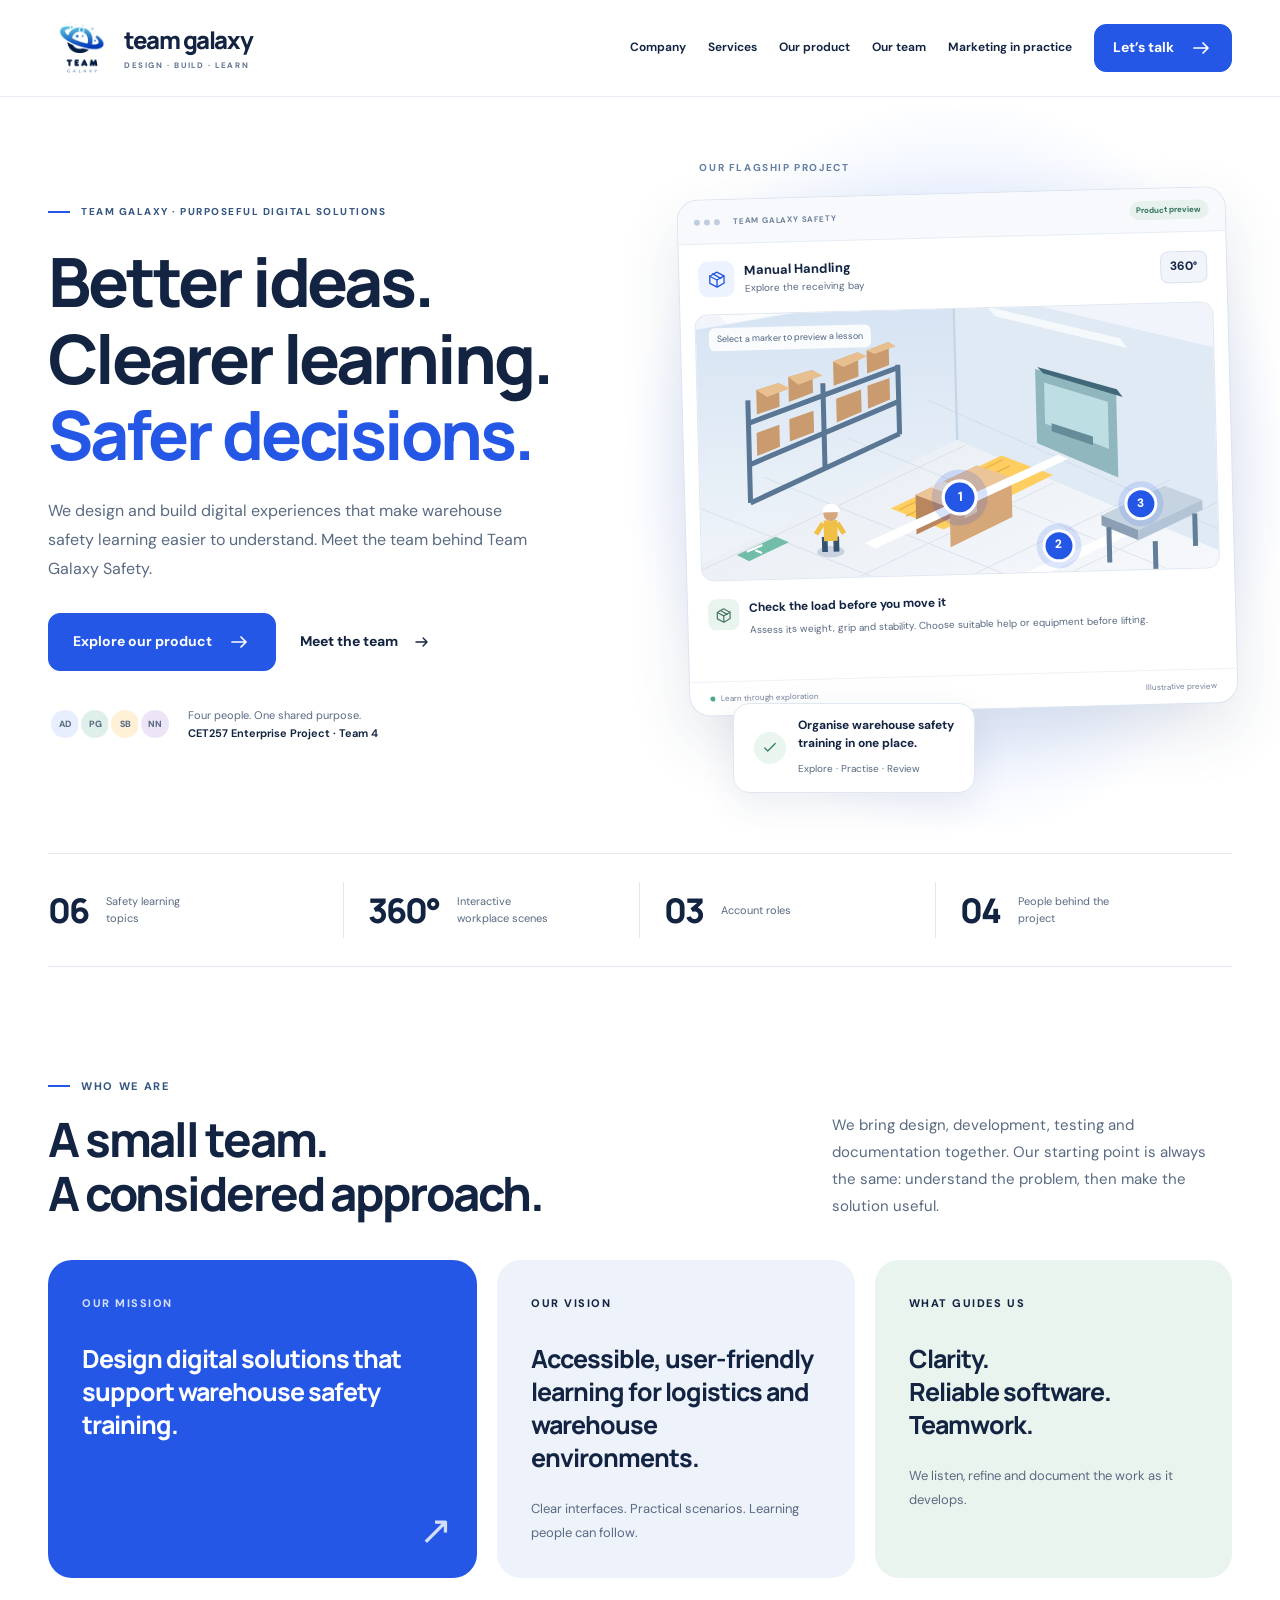
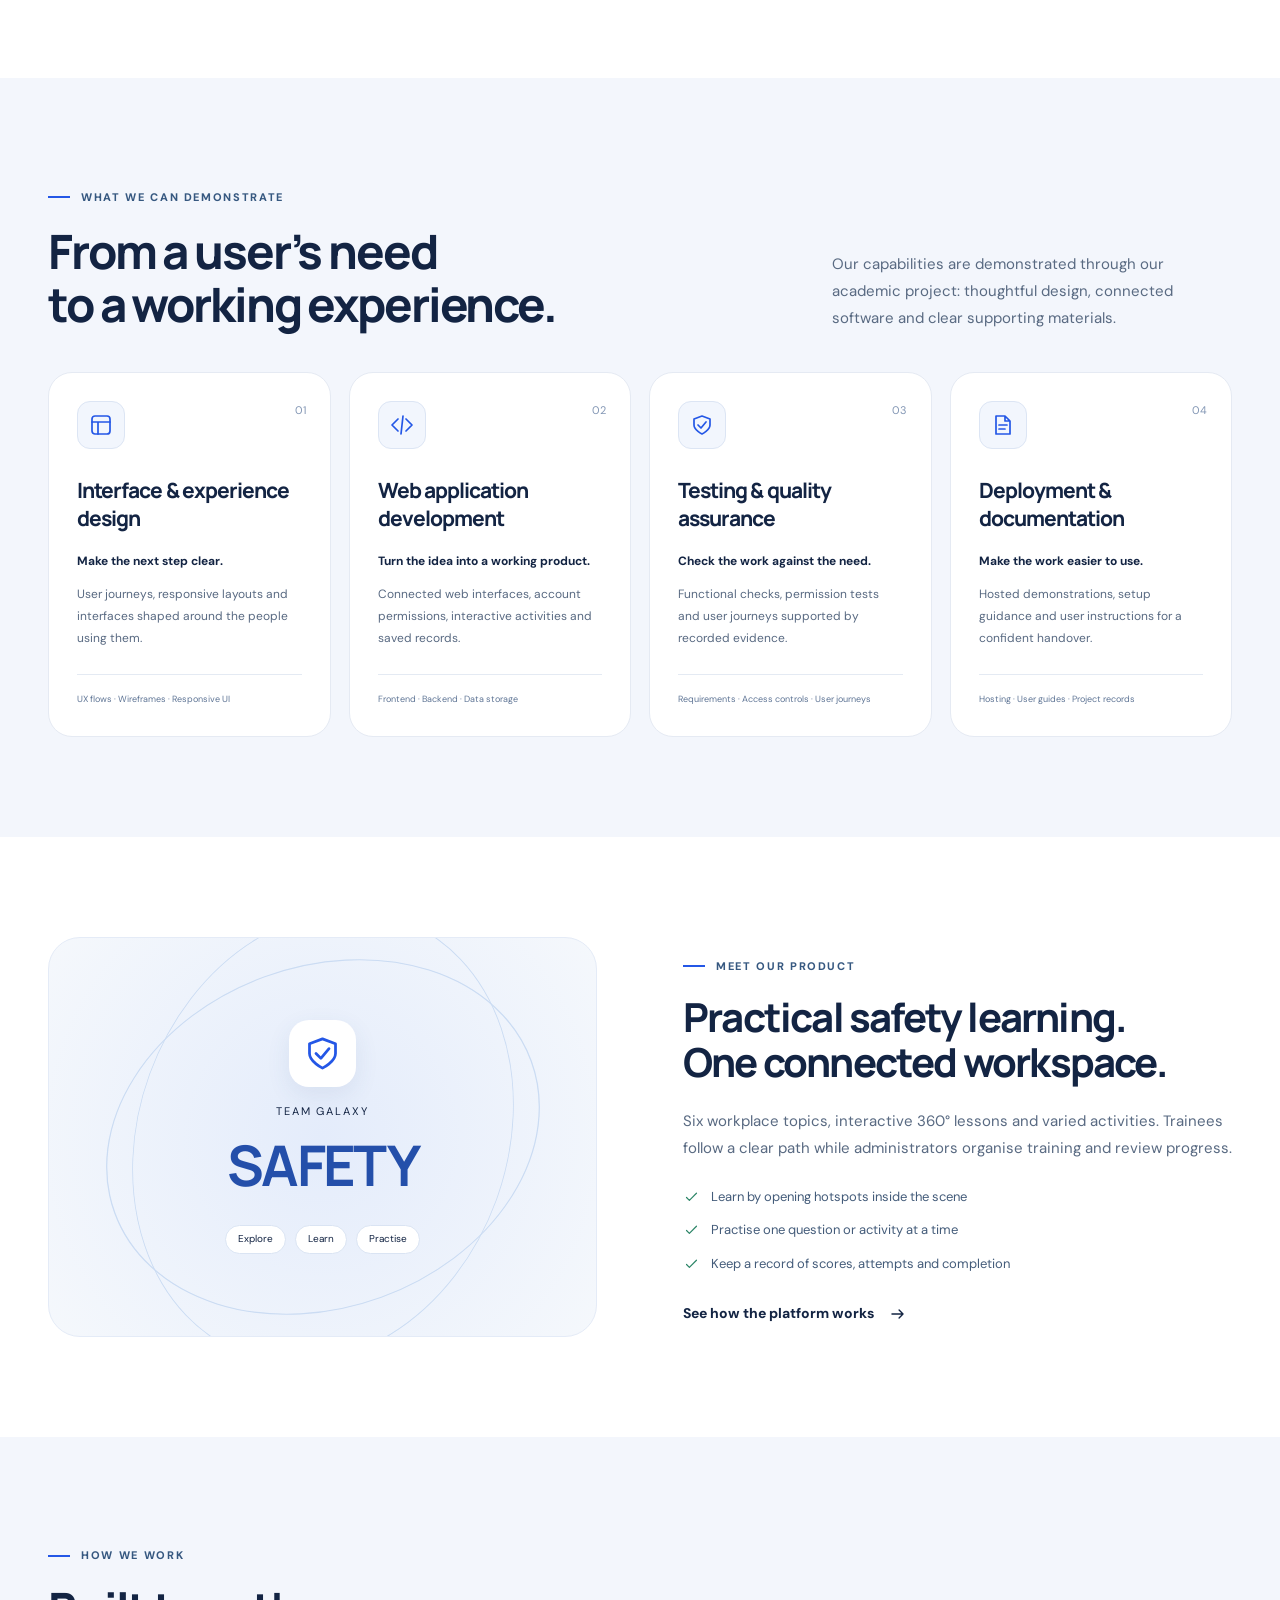
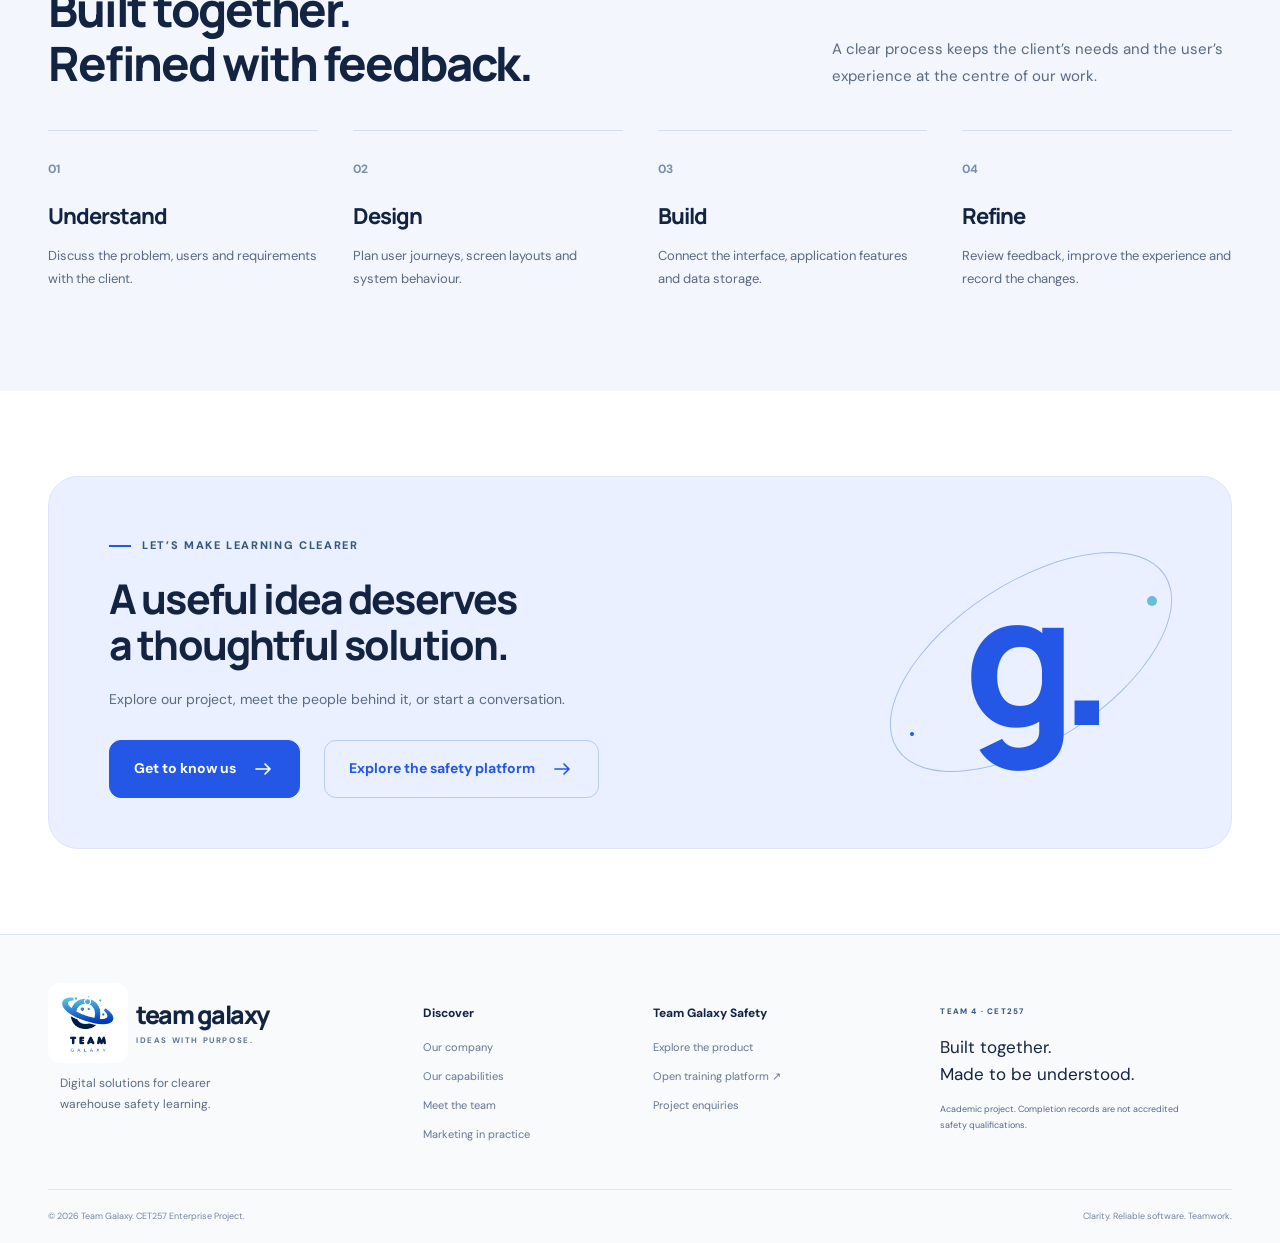
==== commit cc5be874: "Show zero-budget marketing in practice with public plan" ====
--- a/site/index.html
+++ b/site/index.html
@@ -1,7 +1,7 @@
 <!doctype html>
-<html lang="en"><head><meta charset="utf-8"><meta name="viewport" content="width=device-width,initial-scale=1"><meta name="theme-color" content="#2457e6"><title>Digital solutions for clearer safety learning | Team Galaxy</title><meta name="description" content="Meet Team Galaxy: four students combining design, development, testing and documentation to build practical warehouse safety learning."><meta property="og:title" content="Digital solutions for clearer safety learning | Team Galaxy"><meta property="og:description" content="Meet Team Galaxy: four students combining design, development, testing and documentation to build practical warehouse safety learning."><meta property="og:type" content="website"><link rel="icon" href="assets/favicon.svg" type="image/svg+xml"><link rel="stylesheet" href="assets/styles.css"><script src="assets/site.js" defer></script></head><body><a class="skip-link" href="#main">Skip to content</a><header class="site-header"><div class="nav-shell"><a class="brand" href="index.html" aria-label="Team Galaxy home"><img src="assets/team-galaxy-logo.jpg" alt="" width="68" height="68"><span>team galaxy<span class="brand-caption">DESIGN · BUILD · LEARN</span></span></a><button class="menu-toggle" type="button" aria-label="Open navigation" aria-controls="site-navigation" aria-expanded="false"><span></span><span></span><span></span></button><nav id="site-navigation" aria-label="Main navigation"><a href="index.html#company">Company</a><a href="index.html#services">Services</a><a href="product.html">Our product</a><a href="team.html">Our team</a><a class="button button-small" href="contact.html">Let’s talk<svg viewBox="0 0 24 24" fill="none" stroke="currentColor" stroke-width="1.7" stroke-linecap="round" stroke-linejoin="round" aria-hidden="true"><path d="M5 12h14m-5-5 5 5-5 5"/></svg></a></nav></div></header><main id="main"><section class="hero container"><div class="hero-copy"><span class="eyebrow"><span class="label-line"></span>TEAM GALAXY · PURPOSEFUL DIGITAL SOLUTIONS</span><h1>Better ideas.<br>Clearer learning.<br><span>Safer decisions.</span></h1><p>We design and build digital experiences that make warehouse safety learning easier to understand. Meet the team behind Team Galaxy Safety.</p><div class="actions"><a class="button" href="product.html">Explore our product<svg viewBox="0 0 24 24" fill="none" stroke="currentColor" stroke-width="1.7" stroke-linecap="round" stroke-linejoin="round" aria-hidden="true"><path d="M5 12h14m-5-5 5 5-5 5"/></svg></a><a class="text-link" href="team.html">Meet the team<svg viewBox="0 0 24 24" fill="none" stroke="currentColor" stroke-width="1.7" stroke-linecap="round" stroke-linejoin="round" aria-hidden="true"><path d="M5 12h14m-5-5 5 5-5 5"/></svg></a></div><div class="hero-footnote"><span class="mini-avatars"><i>AD</i><i>PG</i><i>SB</i><i>NN</i></span><span>Four people. One shared purpose.<br><strong>CET257 Enterprise Project · Team 4</strong></span></div></div><div class="hero-visual"><span class="visual-tag">OUR FLAGSHIP PROJECT</span><div class="product-window"><div class="window-bar"><span class="window-dots"><i></i><i></i><i></i></span><span>TEAM GALAXY SAFETY</span><span class="preview-badge">Product preview</span></div><div class="preview-toolbar"><span class="preview-icon"><svg viewBox="0 0 24 24" fill="none" stroke="currentColor" stroke-width="1.7" stroke-linecap="round" stroke-linejoin="round" aria-hidden="true"><path d="m12 3 9 5-9 5-9-5 9-5Z"/><path d="M3 8v9l9 5 9-5V8M12 13v9m-5-17 10 6"/></svg></span><div><strong>Manual Handling</strong><span>Explore the receiving bay</span></div><span class="degree-pill">360°</span></div><div class="warehouse-preview"><img src="assets/warehouse.svg" alt="Illustrated warehouse receiving bay with a delivery crate, marked route and packing bench"><button class="hotspot hotspot-load" data-hotspot="load" aria-label="Preview lesson: check the load" aria-pressed="true">1</button><button class="hotspot hotspot-route" data-hotspot="route" aria-label="Preview lesson: clear the route" aria-pressed="false">2</button><button class="hotspot hotspot-bench" data-hotspot="bench" aria-label="Preview lesson: move with control" aria-pressed="false">3</button><span class="scene-hint">Select a marker to preview a lesson</span></div><div class="preview-lesson" aria-live="polite"><span class="lesson-icon"><svg viewBox="0 0 24 24" fill="none" stroke="currentColor" stroke-width="1.7" stroke-linecap="round" stroke-linejoin="round" aria-hidden="true"><path d="m12 3 9 5-9 5-9-5 9-5Z"/><path d="M3 8v9l9 5 9-5V8M12 13v9m-5-17 10 6"/></svg></span><div><strong id="preview-title">Check the load before you move it</strong><p id="preview-description">Assess its weight, grip and stability. Choose suitable help or equipment before lifting.</p></div></div><div class="preview-footer"><span><i></i>Learn through exploration</span><span>Illustrative preview</span></div></div><div class="floating-note"><svg viewBox="0 0 24 24" fill="none" stroke="currentColor" stroke-width="1.7" stroke-linecap="round" stroke-linejoin="round" aria-hidden="true"><path d="m5 12 4 4L19 6"/></svg><div><strong>Organise warehouse safety<br>training in one place.</strong><span>Explore · Practise · Review</span></div></div></div></section>
+<html lang="en"><head><meta charset="utf-8"><meta name="viewport" content="width=device-width,initial-scale=1"><meta name="theme-color" content="#2457e6"><title>Digital solutions for clearer safety learning | Team Galaxy</title><meta name="description" content="Meet Team Galaxy: four students combining design, development, testing and documentation to build practical warehouse safety learning."><meta property="og:title" content="Digital solutions for clearer safety learning | Team Galaxy"><meta property="og:description" content="Meet Team Galaxy: four students combining design, development, testing and documentation to build practical warehouse safety learning."><meta property="og:type" content="website"><link rel="icon" href="assets/favicon.svg" type="image/svg+xml"><link rel="stylesheet" href="assets/styles.css"><script src="assets/site.js" defer></script></head><body><a class="skip-link" href="#main">Skip to content</a><header class="site-header"><div class="nav-shell"><a class="brand" href="index.html" aria-label="Team Galaxy home"><img src="assets/team-galaxy-logo.jpg" alt="" width="68" height="68"><span>team galaxy<span class="brand-caption">DESIGN · BUILD · LEARN</span></span></a><button class="menu-toggle" type="button" aria-label="Open navigation" aria-controls="site-navigation" aria-expanded="false"><span></span><span></span><span></span></button><nav id="site-navigation" aria-label="Main navigation"><a href="index.html#company">Company</a><a href="index.html#services">Services</a><a href="product.html">Our product</a><a href="team.html">Our team</a><a href="marketing.html">Marketing in practice</a><a class="button button-small" href="contact.html">Let’s talk<svg viewBox="0 0 24 24" fill="none" stroke="currentColor" stroke-width="1.7" stroke-linecap="round" stroke-linejoin="round" aria-hidden="true"><path d="M5 12h14m-5-5 5 5-5 5"/></svg></a></nav></div></header><main id="main"><section class="hero container"><div class="hero-copy"><span class="eyebrow"><span class="label-line"></span>TEAM GALAXY · PURPOSEFUL DIGITAL SOLUTIONS</span><h1>Better ideas.<br>Clearer learning.<br><span>Safer decisions.</span></h1><p>We design and build digital experiences that make warehouse safety learning easier to understand. Meet the team behind Team Galaxy Safety.</p><div class="actions"><a class="button" href="product.html">Explore our product<svg viewBox="0 0 24 24" fill="none" stroke="currentColor" stroke-width="1.7" stroke-linecap="round" stroke-linejoin="round" aria-hidden="true"><path d="M5 12h14m-5-5 5 5-5 5"/></svg></a><a class="text-link" href="team.html">Meet the team<svg viewBox="0 0 24 24" fill="none" stroke="currentColor" stroke-width="1.7" stroke-linecap="round" stroke-linejoin="round" aria-hidden="true"><path d="M5 12h14m-5-5 5 5-5 5"/></svg></a></div><div class="hero-footnote"><span class="mini-avatars"><i>AD</i><i>PG</i><i>SB</i><i>NN</i></span><span>Four people. One shared purpose.<br><strong>CET257 Enterprise Project · Team 4</strong></span></div></div><div class="hero-visual"><span class="visual-tag">OUR FLAGSHIP PROJECT</span><div class="product-window"><div class="window-bar"><span class="window-dots"><i></i><i></i><i></i></span><span>TEAM GALAXY SAFETY</span><span class="preview-badge">Product preview</span></div><div class="preview-toolbar"><span class="preview-icon"><svg viewBox="0 0 24 24" fill="none" stroke="currentColor" stroke-width="1.7" stroke-linecap="round" stroke-linejoin="round" aria-hidden="true"><path d="m12 3 9 5-9 5-9-5 9-5Z"/><path d="M3 8v9l9 5 9-5V8M12 13v9m-5-17 10 6"/></svg></span><div><strong>Manual Handling</strong><span>Explore the receiving bay</span></div><span class="degree-pill">360°</span></div><div class="warehouse-preview"><img src="assets/warehouse.svg" alt="Illustrated warehouse receiving bay with a delivery crate, marked route and packing bench"><button class="hotspot hotspot-load" data-hotspot="load" aria-label="Preview lesson: check the load" aria-pressed="true">1</button><button class="hotspot hotspot-route" data-hotspot="route" aria-label="Preview lesson: clear the route" aria-pressed="false">2</button><button class="hotspot hotspot-bench" data-hotspot="bench" aria-label="Preview lesson: move with control" aria-pressed="false">3</button><span class="scene-hint">Select a marker to preview a lesson</span></div><div class="preview-lesson" aria-live="polite"><span class="lesson-icon"><svg viewBox="0 0 24 24" fill="none" stroke="currentColor" stroke-width="1.7" stroke-linecap="round" stroke-linejoin="round" aria-hidden="true"><path d="m12 3 9 5-9 5-9-5 9-5Z"/><path d="M3 8v9l9 5 9-5V8M12 13v9m-5-17 10 6"/></svg></span><div><strong id="preview-title">Check the load before you move it</strong><p id="preview-description">Assess its weight, grip and stability. Choose suitable help or equipment before lifting.</p></div></div><div class="preview-footer"><span><i></i>Learn through exploration</span><span>Illustrative preview</span></div></div><div class="floating-note"><svg viewBox="0 0 24 24" fill="none" stroke="currentColor" stroke-width="1.7" stroke-linecap="round" stroke-linejoin="round" aria-hidden="true"><path d="m5 12 4 4L19 6"/></svg><div><strong>Organise warehouse safety<br>training in one place.</strong><span>Explore · Practise · Review</span></div></div></div></section>
 <section class="fact-strip container" aria-label="Project facts"><div><strong>06</strong><span>Safety learning topics</span></div><div><strong>360°</strong><span>Interactive workplace scenes</span></div><div><strong>03</strong><span>Account roles</span></div><div><strong>04</strong><span>People behind the project</span></div></section>
 <section id="company" class="section container"><div class="section-heading"><div><span class="eyebrow"><span class="label-line"></span>WHO WE ARE</span><h2>A small team.<br>A considered approach.</h2></div><p>We bring design, development, testing and documentation together. Our starting point is always the same: understand the problem, then make the solution useful.</p></div><div class="company-grid"><article class="mission-card"><span class="small-label">OUR MISSION</span><h3>Design digital solutions that support warehouse safety training.</h3><span class="mission-arrow" aria-hidden="true">↗</span></article><article class="vision-card"><span class="small-label">OUR VISION</span><h3>Accessible, user-friendly learning for logistics and warehouse environments.</h3><p>Clear interfaces. Practical scenarios. Learning people can follow.</p></article><article class="values-card"><span class="small-label">WHAT GUIDES US</span><h3>Clarity.<br>Reliable software.<br>Teamwork.</h3><p>We listen, refine and document the work as it develops.</p></article></div></section>
 <section id="services" class="section section-tinted"><div class="container"><div class="section-heading"><div><span class="eyebrow"><span class="label-line"></span>WHAT WE CAN DEMONSTRATE</span><h2>From a user’s need<br>to a working experience.</h2></div><p>Our capabilities are demonstrated through our academic project: thoughtful design, connected software and clear supporting materials.</p></div><div class="services-grid"><article class="service-card"><span class="service-number">01</span><div class="icon-tile"><svg viewBox="0 0 24 24" fill="none" stroke="currentColor" stroke-width="1.7" stroke-linecap="round" stroke-linejoin="round" aria-hidden="true"><rect x="3" y="3" width="18" height="18" rx="3"/><path d="M3 9h18M9 9v12"/></svg></div><h3>Interface & experience design</h3><strong>Make the next step clear.</strong><p>User journeys, responsive layouts and interfaces shaped around the people using them.</p><span class="card-tags">UX flows · Wireframes · Responsive UI</span></article><article class="service-card"><span class="service-number">02</span><div class="icon-tile"><svg viewBox="0 0 24 24" fill="none" stroke="currentColor" stroke-width="1.7" stroke-linecap="round" stroke-linejoin="round" aria-hidden="true"><path d="m8 6-6 6 6 6m8-12 6 6-6 6m-3-15-2 18"/></svg></div><h3>Web application development</h3><strong>Turn the idea into a working product.</strong><p>Connected web interfaces, account permissions, interactive activities and saved records.</p><span class="card-tags">Frontend · Backend · Data storage</span></article><article class="service-card"><span class="service-number">03</span><div class="icon-tile"><svg viewBox="0 0 24 24" fill="none" stroke="currentColor" stroke-width="1.7" stroke-linecap="round" stroke-linejoin="round" aria-hidden="true"><path d="m12 3 8 3v6c0 5-8 9-8 9s-8-4-8-9V6l8-3Z"/><path d="m8 12 3 3 5-6"/></svg></div><h3>Testing & quality assurance</h3><strong>Check the work against the need.</strong><p>Functional checks, permission tests and user journeys supported by recorded evidence.</p><span class="card-tags">Requirements · Access controls · User journeys</span></article><article class="service-card"><span class="service-number">04</span><div class="icon-tile"><svg viewBox="0 0 24 24" fill="none" stroke="currentColor" stroke-width="1.7" stroke-linecap="round" stroke-linejoin="round" aria-hidden="true"><path d="M14 3H5v18h14V8l-5-5Zm0 0v5h5M8 12h8M8 16h6"/></svg></div><h3>Deployment & documentation</h3><strong>Make the work easier to use.</strong><p>Hosted demonstrations, setup guidance and user instructions for a confident handover.</p><span class="card-tags">Hosting · User guides · Project records</span></article></div></div></section>
 <section class="section container"><div class="product-feature"><div class="feature-emblem"><svg viewBox="0 0 24 24" fill="none" stroke="currentColor" stroke-width="1.7" stroke-linecap="round" stroke-linejoin="round" aria-hidden="true"><path d="m12 3 8 3v6c0 5-8 9-8 9s-8-4-8-9V6l8-3Z"/><path d="m8 12 3 3 5-6"/></svg><span>TEAM GALAXY<br><strong>SAFETY</strong></span><div class="emblem-tags"><span>Explore</span><span>Learn</span><span>Practise</span></div></div><div class="feature-copy"><span class="eyebrow"><span class="label-line"></span>MEET OUR PRODUCT</span><h2>Practical safety learning.<br>One connected workspace.</h2><p>Six workplace topics, interactive 360° lessons and varied activities. Trainees follow a clear path while administrators organise training and review progress.</p><ul class="check-list"><li><svg viewBox="0 0 24 24" fill="none" stroke="currentColor" stroke-width="1.7" stroke-linecap="round" stroke-linejoin="round" aria-hidden="true"><path d="m5 12 4 4L19 6"/></svg>Learn by opening hotspots inside the scene</li><li><svg viewBox="0 0 24 24" fill="none" stroke="currentColor" stroke-width="1.7" stroke-linecap="round" stroke-linejoin="round" aria-hidden="true"><path d="m5 12 4 4L19 6"/></svg>Practise one question or activity at a time</li><li><svg viewBox="0 0 24 24" fill="none" stroke="currentColor" stroke-width="1.7" stroke-linecap="round" stroke-linejoin="round" aria-hidden="true"><path d="m5 12 4 4L19 6"/></svg>Keep a record of scores, attempts and completion</li></ul><a class="text-link" href="product.html">See how the platform works<svg viewBox="0 0 24 24" fill="none" stroke="currentColor" stroke-width="1.7" stroke-linecap="round" stroke-linejoin="round" aria-hidden="true"><path d="M5 12h14m-5-5 5 5-5 5"/></svg></a></div></div></section>
-<section class="section section-tinted"><div class="container"><div class="section-heading"><div><span class="eyebrow"><span class="label-line"></span>HOW WE WORK</span><h2>Built together.<br>Refined with feedback.</h2></div><p>A clear process keeps the client’s needs and the user’s experience at the centre of our work.</p></div><ol class="process-grid"><li><span>01</span><h3>Understand</h3><p>Discuss the problem, users and requirements with the client.</p></li><li><span>02</span><h3>Design</h3><p>Plan user journeys, screen layouts and system behaviour.</p></li><li><span>03</span><h3>Build</h3><p>Connect the interface, application features and data storage.</p></li><li><span>04</span><h3>Refine</h3><p>Review feedback, improve the experience and record the changes.</p></li></ol></div></section><section class="cta-section container"><div class="cta-copy"><span class="eyebrow"><span class="label-line"></span>LET’S MAKE LEARNING CLEARER</span><h2>A useful idea deserves<br>a thoughtful solution.</h2><p>Explore our project, meet the people behind it, or start a conversation.</p><div class="actions"><a class="button" href="team.html">Get to know us<svg viewBox="0 0 24 24" fill="none" stroke="currentColor" stroke-width="1.7" stroke-linecap="round" stroke-linejoin="round" aria-hidden="true"><path d="M5 12h14m-5-5 5 5-5 5"/></svg></a><a class="button button-outline" href="https://galaxy-safety-sprint-one.onrender.com" target="_blank" rel="noopener noreferrer">Explore the safety platform<svg viewBox="0 0 24 24" fill="none" stroke="currentColor" stroke-width="1.7" stroke-linecap="round" stroke-linejoin="round" aria-hidden="true"><path d="M5 12h14m-5-5 5 5-5 5"/></svg></a></div></div><div class="cta-orbit" aria-hidden="true"><div class="orbit-ring"></div><span>g.</span><i></i><b></b></div></section></main><footer class="site-footer"><div class="footer-grid"><div class="footer-brand"><a class="brand" href="index.html"><img src="assets/team-galaxy-logo.jpg" alt="Team Galaxy logo" width="80" height="80"><span>team galaxy<span class="brand-caption">IDEAS WITH PURPOSE.</span></span></a><p>Digital solutions for clearer<br>warehouse safety learning.</p></div><div><h2>Discover</h2><a href="index.html#company">Our company</a><a href="index.html#services">Our capabilities</a><a href="team.html">Meet the team</a></div><div><h2>Team Galaxy Safety</h2><a href="product.html">Explore the product</a><a href="https://galaxy-safety-sprint-one.onrender.com" target="_blank" rel="noopener noreferrer">Open training platform ↗</a><a href="contact.html">Project enquiries</a></div><div class="footer-note"><span class="eyebrow">TEAM 4 · CET257</span><p>Built together.<br>Made to be understood.</p><small>Academic project. Completion records are not accredited safety qualifications.</small></div></div><div class="footer-bottom"><span>© 2026 Team Galaxy. CET257 Enterprise Project.</span><span>Clarity. Reliable software. Teamwork.</span></div></footer><div class="toast" role="status" aria-live="polite"></div></body></html>+<section class="section section-tinted"><div class="container"><div class="section-heading"><div><span class="eyebrow"><span class="label-line"></span>HOW WE WORK</span><h2>Built together.<br>Refined with feedback.</h2></div><p>A clear process keeps the client’s needs and the user’s experience at the centre of our work.</p></div><ol class="process-grid"><li><span>01</span><h3>Understand</h3><p>Discuss the problem, users and requirements with the client.</p></li><li><span>02</span><h3>Design</h3><p>Plan user journeys, screen layouts and system behaviour.</p></li><li><span>03</span><h3>Build</h3><p>Connect the interface, application features and data storage.</p></li><li><span>04</span><h3>Refine</h3><p>Review feedback, improve the experience and record the changes.</p></li></ol></div></section><section class="cta-section container"><div class="cta-copy"><span class="eyebrow"><span class="label-line"></span>LET’S MAKE LEARNING CLEARER</span><h2>A useful idea deserves<br>a thoughtful solution.</h2><p>Explore our project, meet the people behind it, or start a conversation.</p><div class="actions"><a class="button" href="team.html">Get to know us<svg viewBox="0 0 24 24" fill="none" stroke="currentColor" stroke-width="1.7" stroke-linecap="round" stroke-linejoin="round" aria-hidden="true"><path d="M5 12h14m-5-5 5 5-5 5"/></svg></a><a class="button button-outline" href="https://galaxy-safety-sprint-one.onrender.com" target="_blank" rel="noopener noreferrer">Explore the safety platform<svg viewBox="0 0 24 24" fill="none" stroke="currentColor" stroke-width="1.7" stroke-linecap="round" stroke-linejoin="round" aria-hidden="true"><path d="M5 12h14m-5-5 5 5-5 5"/></svg></a></div></div><div class="cta-orbit" aria-hidden="true"><div class="orbit-ring"></div><span>g.</span><i></i><b></b></div></section></main><footer class="site-footer"><div class="footer-grid"><div class="footer-brand"><a class="brand" href="index.html"><img src="assets/team-galaxy-logo.jpg" alt="Team Galaxy logo" width="80" height="80"><span>team galaxy<span class="brand-caption">IDEAS WITH PURPOSE.</span></span></a><p>Digital solutions for clearer<br>warehouse safety learning.</p></div><div><h2>Discover</h2><a href="index.html#company">Our company</a><a href="index.html#services">Our capabilities</a><a href="team.html">Meet the team</a><a href="marketing.html">Marketing in practice</a></div><div><h2>Team Galaxy Safety</h2><a href="product.html">Explore the product</a><a href="https://galaxy-safety-sprint-one.onrender.com" target="_blank" rel="noopener noreferrer">Open training platform ↗</a><a href="contact.html">Project enquiries</a></div><div class="footer-note"><span class="eyebrow">TEAM 4 · CET257</span><p>Built together.<br>Made to be understood.</p><small>Academic project. Completion records are not accredited safety qualifications.</small></div></div><div class="footer-bottom"><span>© 2026 Team Galaxy. CET257 Enterprise Project.</span><span>Clarity. Reliable software. Teamwork.</span></div></footer><div class="toast" role="status" aria-live="polite"></div></body></html>
--- a/site/assets/styles.css
+++ b/site/assets/styles.css
@@ -7,3 +7,7 @@
 @media(prefers-reduced-motion:reduce){html{scroll-behavior:auto}*,*:before,*:after{transition:none!important;animation:none!important}}
 /* Keep the opening message and its actions close to the top on wide displays. */
 @media(min-width:1101px){.hero{padding-top:38px;padding-bottom:52px}.hero h1{font-size:68px}.hero-visual{padding-top:16px;padding-bottom:8px}.hero .warehouse-preview>img{aspect-ratio:1.95}.hero .floating-note{padding:12px 20px}.hero-copy>p{font-size:16px}}
+.marketing-hero{grid-template-columns:1.4fr 1fr}.marketing-plan-card{border:1px solid #d6e2f7;background:#edf3ff;border-radius:28px;padding:35px}.marketing-plan-card>.small-label{color:#617daa}.marketing-plan-card h2{font-size:33px;line-height:1.25;margin-top:23px}.marketing-plan-card ol{list-style:none;padding:0;display:grid;gap:18px;margin:25px 0}.marketing-plan-card li{display:flex;gap:16px;align-items:flex-start}.marketing-plan-card li>span{font-size:11px;font-weight:750;color:var(--blue);border:1px solid #c9d8f3;background:#fff;padding:5px 9px;border-radius:7px}.marketing-plan-card li strong{display:block;font-size:13px}.marketing-plan-card li p{font-size:12px;margin-top:3px}.budget-label{font-size:10px;display:block;border-top:1px solid #cfddf3;padding-top:18px;color:#5e789d}.marketing-examples{display:grid;grid-template-columns:repeat(2,1fr);gap:24px}.marketing-example{border:1px solid var(--line);border-radius:24px;padding:32px;display:flex;flex-direction:column;align-items:flex-start}.example-top{display:flex;justify-content:space-between;align-items:center;width:100%;gap:15px}.example-number{font-size:12px;color:#7891b3;font-weight:750}.activity-status{font-size:10px;font-weight:650;color:#357c61;background:#edf7f1;padding:4px 10px;border-radius:20px}.marketing-example h3{font-size:27px;margin-top:25px;line-height:1.25}.example-copy{margin:25px 0 27px}.example-copy>span{font-size:9px;font-weight:800;letter-spacing:.13em;color:#7288a6}.example-copy p{font-size:14px;line-height:1.8;margin:7px 0 17px}.marketing-example .text-link{margin-top:auto}.marketing-targets{display:grid;grid-template-columns:repeat(3,1fr);gap:25px}.marketing-targets article{background:#fff;border:1px solid var(--line);border-radius:22px;padding:30px}.planned-status{display:inline-block;color:#86703d;background:#fbf3df;border-radius:20px;padding:4px 12px;font-size:10px;font-weight:750}.marketing-targets strong{display:block;font:800 60px Manrope,sans-serif;letter-spacing:-.05em;color:var(--blue);margin-top:15px}.marketing-targets h3{font-size:23px;margin-top:10px}.marketing-targets p{font-size:13px;line-height:1.8;margin-top:16px}.marketing-timeline{margin-top:50px}.marketing-evaluation{display:grid;grid-template-columns:1fr 1fr;gap:70px;align-items:center}.marketing-evaluation h2{margin-top:20px}.marketing-evaluation>div>p{font-size:15px;line-height:1.8;margin-top:24px}.marketing-honesty{background:#f4f7fc;border:1px solid var(--line);border-radius:24px;padding:32px}.marketing-honesty h3{font-size:25px}.marketing-honesty .check-list{color:#3f806a}.marketing-evaluation .marketing-honesty p{font-size:13px;margin-top:17px}.plan-download{border:1px solid #d3dff5;background:#edf3ff;border-radius:26px;display:flex;align-items:center;justify-content:space-between;gap:40px;padding:42px}.plan-download h2{font-size:34px;margin-top:18px}.plan-download p{font-size:14px;line-height:1.8;margin-top:18px;max-width:620px}.plan-download .button{flex-shrink:0}.marketing-budget-note{padding-block:32px 65px}.marketing-budget-note p{font-size:12px;line-height:1.8}nav{gap:22px}nav>a{font-size:12px}
+@media(min-width:801px) and (max-width:1000px){.menu-toggle{display:block}nav{display:none;position:absolute;top:95px;left:0;right:0;background:white;border-bottom:1px solid var(--line);padding:25px 32px;align-items:stretch;flex-direction:column;gap:0;box-shadow:0 15px 30px #15325210}nav a{padding:13px 0;font-size:15px}nav .button{margin-top:12px;padding:13px}.navigation-open nav{display:flex}}
+@media(max-width:800px){.marketing-hero{grid-template-columns:1fr}.marketing-plan-card{padding:30px;margin-top:18px}.marketing-plan-card h2{font-size:31px}.marketing-evaluation{grid-template-columns:1fr;gap:32px}.plan-download{flex-direction:column;align-items:flex-start;padding:32px}.marketing-targets{gap:16px}.marketing-targets article{padding:23px}.marketing-targets h3{font-size:20px}.marketing-examples{gap:18px}.marketing-example{padding:26px}.marketing-example h3{font-size:24px}}
+@media(max-width:520px){.marketing-examples,.marketing-targets{grid-template-columns:1fr}.marketing-example h3{font-size:27px}.marketing-plan-card h2{font-size:29px}.marketing-plan-card li strong{font-size:14px}.marketing-plan-card li p{font-size:13px}.activity-status{font-size:9px}.marketing-example p{font-size:14px}.marketing-targets h3{font-size:25px}.marketing-targets p{font-size:14px}.marketing-honesty{padding:26px}.plan-download{padding:28px}.plan-download h2{font-size:29px}.plan-download .button{width:100%}.marketing-budget-note p{font-size:12px}.marketing-timeline{grid-template-columns:1fr;gap:25px}nav>a{font-size:15px}}
